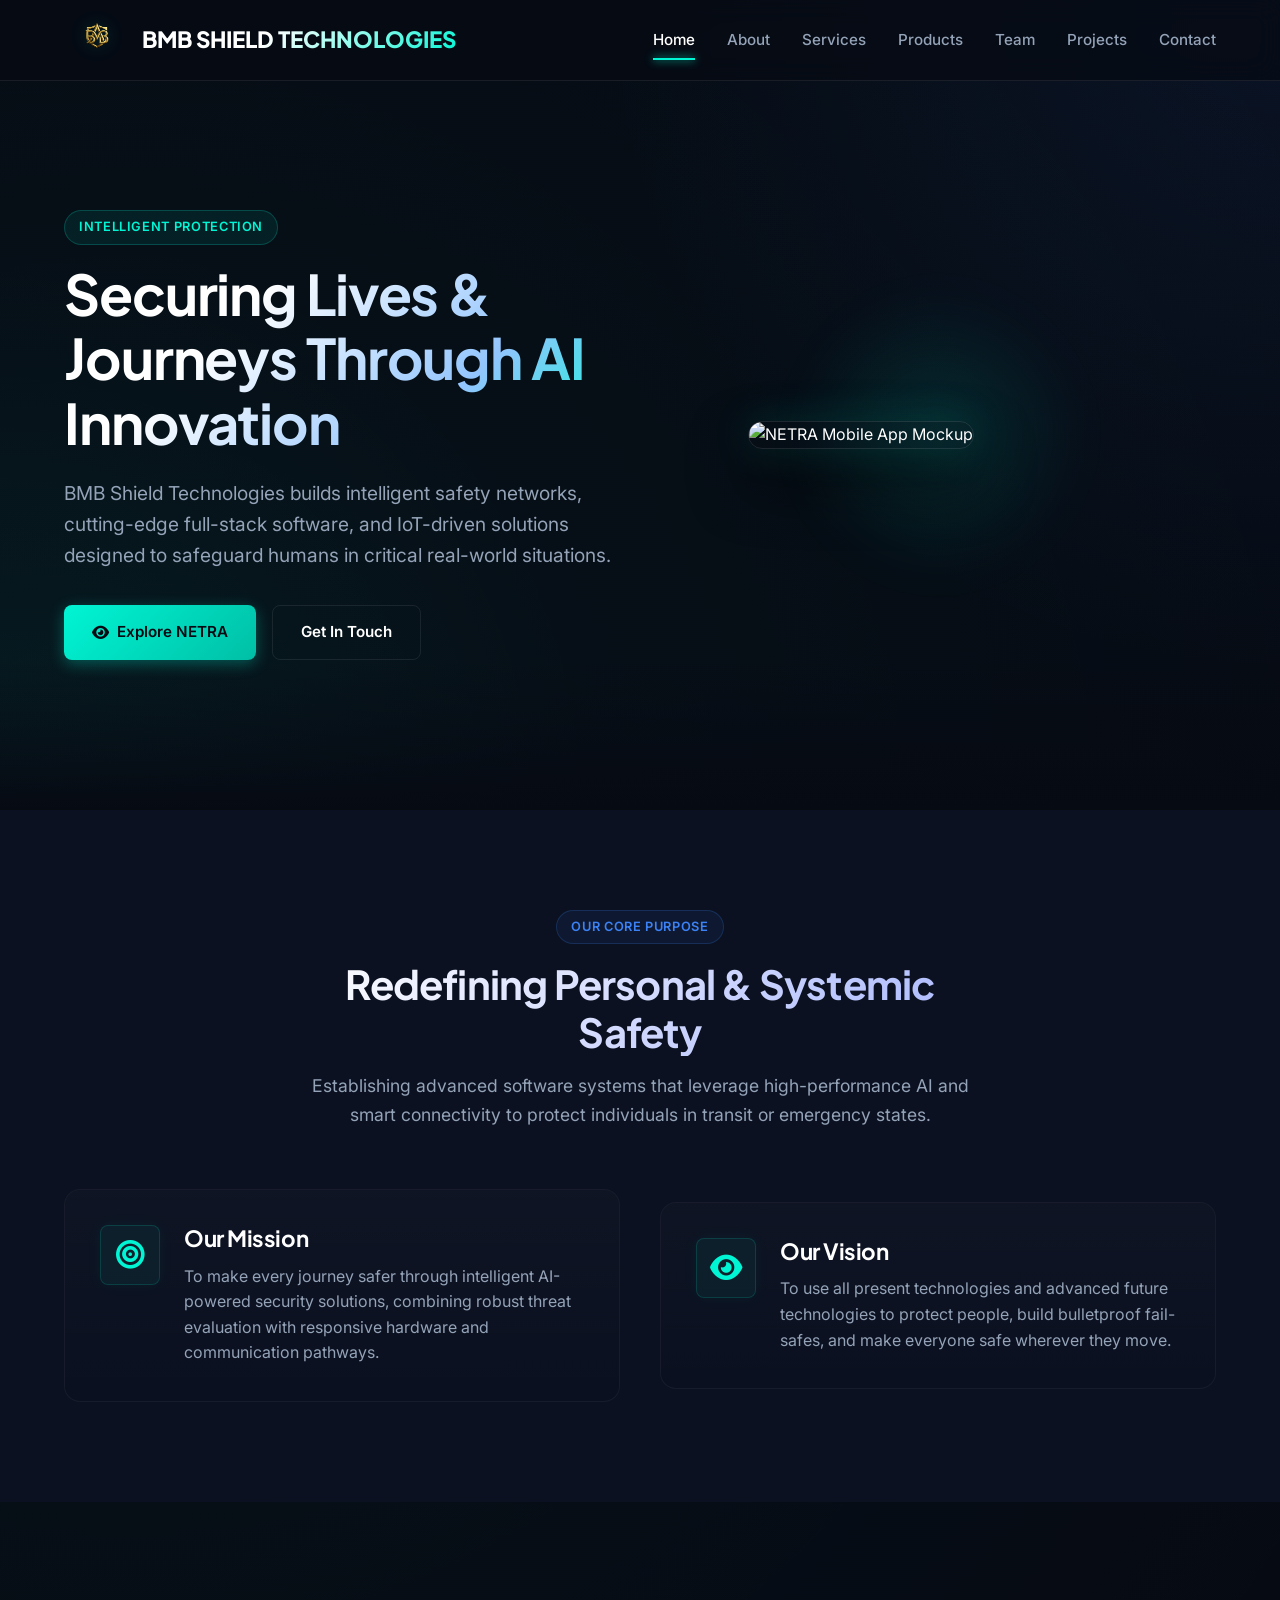
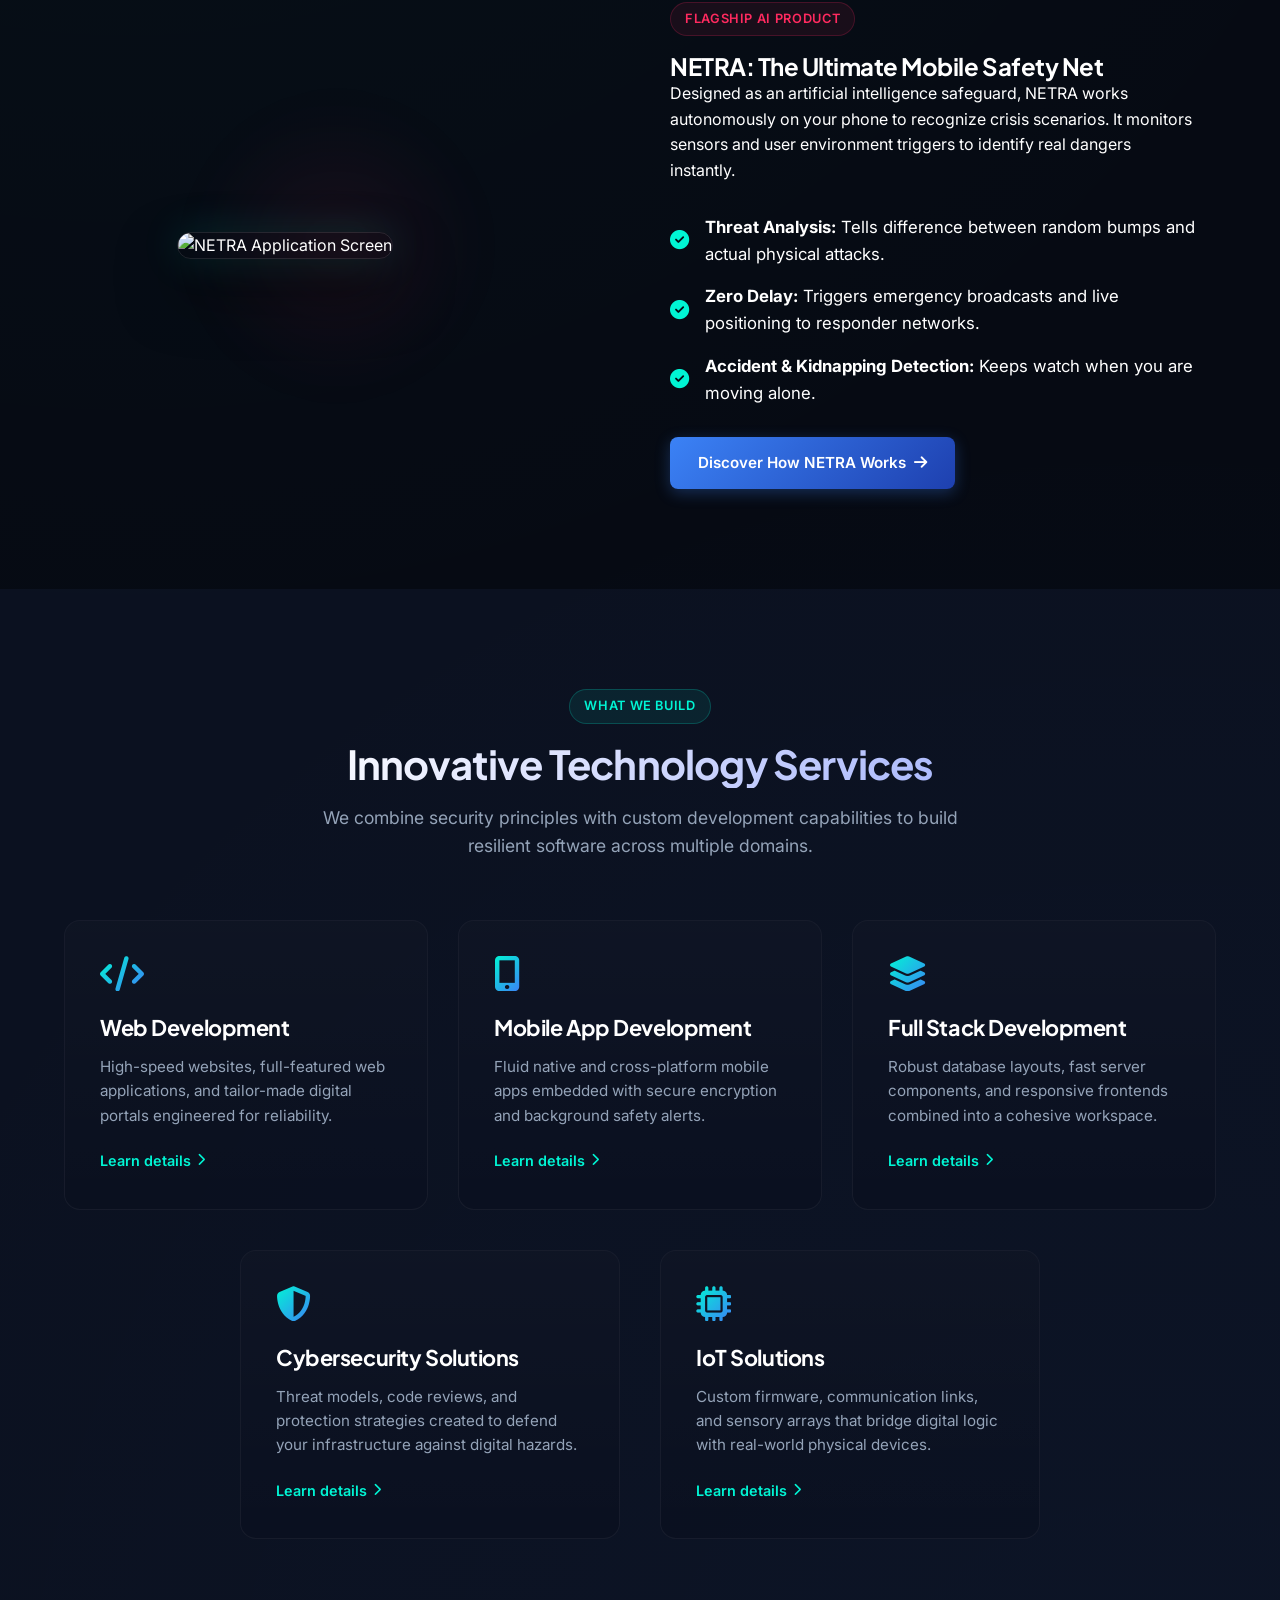
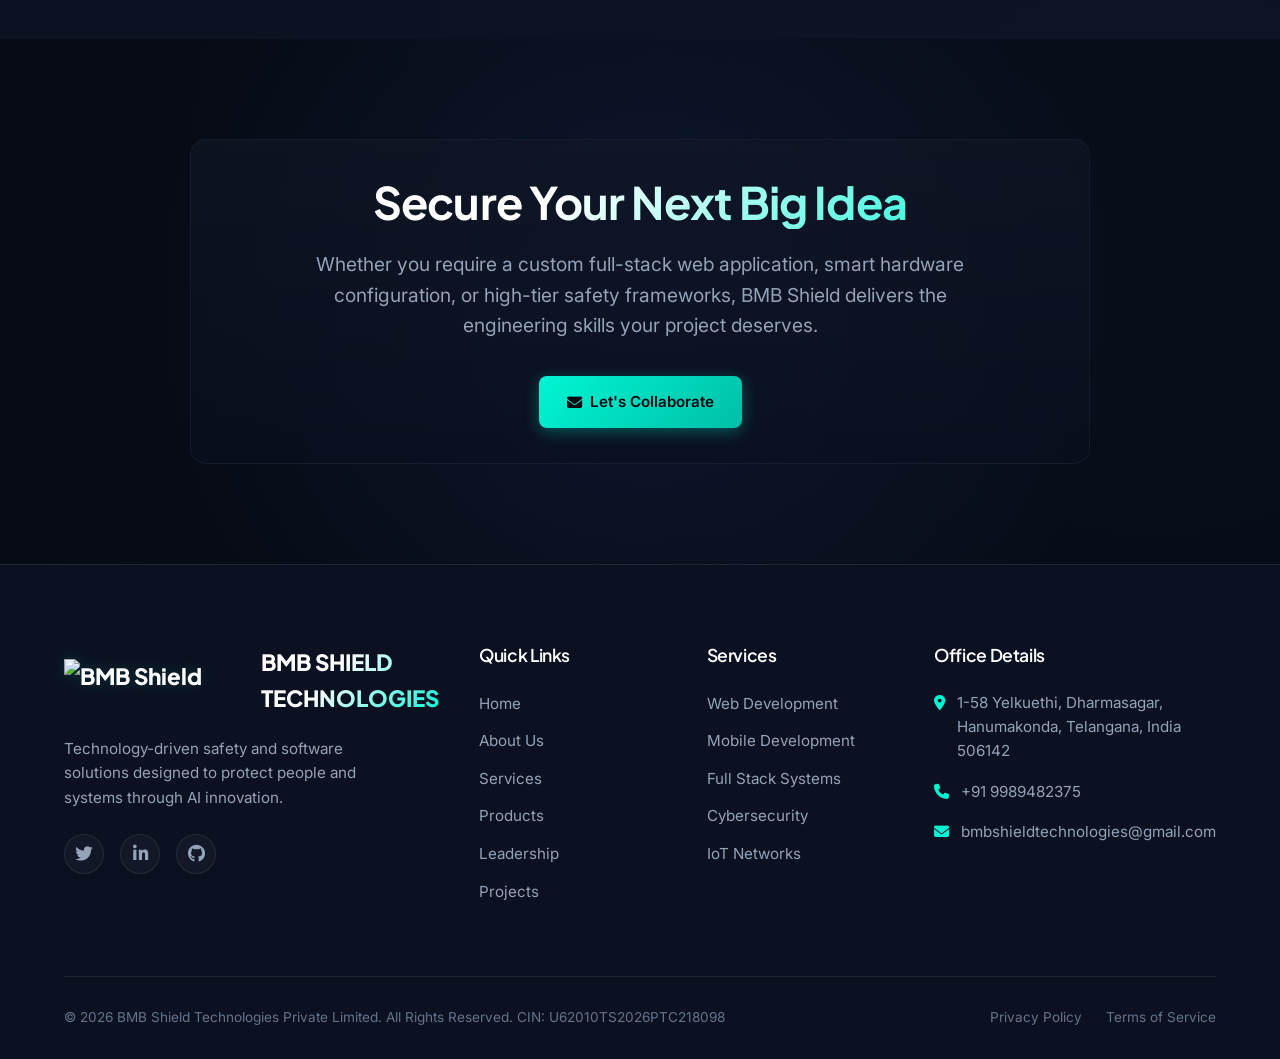
==== index.html @ 1824f30b "Update index.html" ====
<!DOCTYPE html>
<html lang="en">
<head>
    <meta charset="UTF-8">
    <meta name="viewport" content="width=device-width, initial-scale=1.0">
    <title>BMB Shield Technologies | AI-Powered Safety & Security</title>
    <meta name="description" content="BMB Shield Technologies Private Limited specializes in safety, security, IoT solutions, and AI-powered protection services including NETRA personal safety mobile application.">
    <!-- Google Fonts -->
    <link rel="preconnect" href="https://fonts.googleapis.com">
    <link rel="preconnect" href="https://fonts.gstatic.com" crossorigin>
    <!-- Font Awesome -->
    <link rel="stylesheet" href="https://cdnjs.cloudflare.com/ajax/libs/font-awesome/6.4.0/css/all.min.css">
    <!-- Custom CSS -->
    <link rel="stylesheet" href="style.css">
</head>
<body class="glow-bg">

    <!-- Sticky Navigation Header -->
    <header>
        <div class="container">
            <a href="index.html" class="logo">
                <img src="logo.png" alt="BMB Shield Technologies Logo">
                <span>BMB SHIELD TECHNOLOGIES</span>
            </a>
            <nav class="nav-menu" id="nav-menu">
                <a href="index.html" class="nav-link">Home</a>
                <a href="about.html" class="nav-link">About</a>
                <a href="services.html" class="nav-link">Services</a>
                <a href="products.html" class="nav-link">Products</a>
                <a href="team.html" class="nav-link">Team</a>
                <a href="projects.html" class="nav-link">Projects</a>
                <a href="contact.html" class="nav-link">Contact</a>
            </nav>
            <button class="menu-toggle" id="menu-toggle" aria-label="Toggle Menu">
                <span></span>
                <span></span>
                <span></span>
            </button>
        </div>
    </header>

    <!-- Hero Banner Section -->
    <section class="hero">
        <div class="container">
            <div class="grid-2">
                <div class="hero-content reveal">
                    <span class="badge badge-cyan">Intelligent Protection</span>
                    <h1>Securing Lives & Journeys Through AI Innovation</h1>
                    <p>BMB Shield Technologies builds intelligent safety networks, cutting-edge full-stack software, and IoT-driven solutions designed to safeguard humans in critical real-world situations.</p>
                    <div class="hero-actions">
                        <a href="products.html" class="btn btn-accent"><i class="fa-solid fa-eye"></i> Explore NETRA</a>
                        <a href="contact.html" class="btn btn-outline">Get In Touch</a>
                    </div>
                </div>
                <div class="hero-visual reveal reveal-delay-2">
                    <div class="mockup-wrapper">
                        <img src="images/netra_mockup.png" alt="NETRA Mobile App Mockup">
                        <div class="glow-circle"></div>
                    </div>
                </div>
            </div>
        </div>
    </section>

    <!-- Overview Section (Mission & Vision) -->
    <section class="home-overview section-padding">
        <div class="container">
            <div class="section-header reveal">
                <span class="badge badge-blue">Our Core Purpose</span>
                <h2>Redefining Personal & Systemic Safety</h2>
                <p>Establishing advanced software systems that leverage high-performance AI and smart connectivity to protect individuals in transit or emergency states.</p>
            </div>
            <div class="grid-2">
                <div class="glass-card overview-card reveal">
                    <div class="overview-icon">
                        <i class="fa-solid fa-bullseye"></i>
                    </div>
                    <div>
                        <h3>Our Mission</h3>
                        <p>To make every journey safer through intelligent AI-powered security solutions, combining robust threat evaluation with responsive hardware and communication pathways.</p>
                    </div>
                </div>
                <div class="glass-card overview-card reveal reveal-delay-1">
                    <div class="overview-icon">
                        <i class="fa-solid fa-eye"></i>
                    </div>
                    <div>
                        <h3>Our Vision</h3>
                        <p>To use all present technologies and advanced future technologies to protect people, build bulletproof fail-safes, and make everyone safe wherever they move.</p>
                    </div>
                </div>
            </div>
        </div>
    </section>

    <!-- Flagship Product Highlight (NETRA) -->
    <section class="home-product-highlight section-padding">
        <div class="container">
            <div class="grid-2">
                <div class="hero-visual reveal">
                    <div class="mockup-wrapper" style="max-width: 320px;">
                        <img src="images/netra_mockup.png" alt="NETRA Application Screen">
                        <div class="glow-circle" style="background: radial-gradient(circle, rgba(255, 42, 95, 0.08) 0%, transparent 70%);"></div>
                    </div>
                </div>
                <div class="product-highlight-content reveal reveal-delay-2">
                    <span class="badge badge-red">Flagship AI Product</span>
                    <h2>NETRA: The Ultimate Mobile Safety Net</h2>
                    <p>Designed as an artificial intelligence safeguard, NETRA works autonomously on your phone to recognize crisis scenarios. It monitors sensors and user environment triggers to identify real dangers instantly.</p>
                    
                    <div class="product-features-brief">
                        <div class="feature-brief-item">
                            <i class="fa-solid fa-circle-check"></i>
                            <span><strong>Threat Analysis:</strong> Tells difference between random bumps and actual physical attacks.</span>
                        </div>
                        <div class="feature-brief-item">
                            <i class="fa-solid fa-circle-check"></i>
                            <span><strong>Zero Delay:</strong> Triggers emergency broadcasts and live positioning to responder networks.</span>
                        </div>
                        <div class="feature-brief-item">
                            <i class="fa-solid fa-circle-check"></i>
                            <span><strong>Accident & Kidnapping Detection:</strong> Keeps watch when you are moving alone.</span>
                        </div>
                    </div>

                    <a href="products.html" class="btn btn-primary">Discover How NETRA Works <i class="fa-solid fa-arrow-right"></i></a>
                </div>
            </div>
        </div>
    </section>

    <!-- Services Overview -->
    <section class="home-services section-padding">
        <div class="container">
            <div class="section-header reveal">
                <span class="badge badge-cyan">What We Build</span>
                <h2>Innovative Technology Services</h2>
                <p>We combine security principles with custom development capabilities to build resilient software across multiple domains.</p>
            </div>
            
            <div class="grid-3" style="margin-bottom: 40px;">
                <div class="glass-card service-home-card reveal">
                    <i class="fa-solid fa-code"></i>
                    <h3>Web Development</h3>
                    <p>High-speed websites, full-featured web applications, and tailor-made digital portals engineered for reliability.</p>
                    <a href="services.html" class="service-learn-more">Learn details <i class="fa-solid fa-chevron-right"></i></a>
                </div>
                <div class="glass-card service-home-card reveal reveal-delay-1">
                    <i class="fa-solid fa-mobile-screen-button"></i>
                    <h3>Mobile App Development</h3>
                    <p>Fluid native and cross-platform mobile apps embedded with secure encryption and background safety alerts.</p>
                    <a href="services.html" class="service-learn-more">Learn details <i class="fa-solid fa-chevron-right"></i></a>
                </div>
                <div class="glass-card service-home-card reveal reveal-delay-2">
                    <i class="fa-solid fa-layer-group"></i>
                    <h3>Full Stack Development</h3>
                    <p>Robust database layouts, fast server components, and responsive frontends combined into a cohesive workspace.</p>
                    <a href="services.html" class="service-learn-more">Learn details <i class="fa-solid fa-chevron-right"></i></a>
                </div>
            </div>

            <div class="grid-2" style="max-width: 800px; margin: 0 auto;">
                <div class="glass-card service-home-card reveal">
                    <i class="fa-solid fa-shield-halved"></i>
                    <h3>Cybersecurity Solutions</h3>
                    <p>Threat models, code reviews, and protection strategies created to defend your infrastructure against digital hazards.</p>
                    <a href="services.html" class="service-learn-more">Learn details <i class="fa-solid fa-chevron-right"></i></a>
                </div>
                <div class="glass-card service-home-card reveal reveal-delay-1">
                    <i class="fa-solid fa-microchip"></i>
                    <h3>IoT Solutions</h3>
                    <p>Custom firmware, communication links, and sensory arrays that bridge digital logic with real-world physical devices.</p>
                    <a href="services.html" class="service-learn-more">Learn details <i class="fa-solid fa-chevron-right"></i></a>
                </div>
            </div>
        </div>
    </section>

    <!-- Call to Action Banner -->
    <section class="home-cta-section section-padding">
        <div class="container">
            <div class="glass-card home-cta-card reveal">
                <h2>Secure Your Next Big Idea</h2>
                <p>Whether you require a custom full-stack web application, smart hardware configuration, or high-tier safety frameworks, BMB Shield delivers the engineering skills your project deserves.</p>
                <a href="contact.html" class="btn btn-accent"><i class="fa-solid fa-envelope"></i> Let's Collaborate</a>
            </div>
        </div>
    </section>

    <!-- Footer Section -->
    <footer>
        <div class="container">
            <div class="footer-grid">
                <div class="footer-brand">
                    <a href="index.html" class="logo">
                        <img src="images/logo.png" alt="BMB Shield Technologies Logo">
                        <span>BMB SHIELD TECHNOLOGIES</span>
                    </a>
                    <p>Technology-driven safety and software solutions designed to protect people and systems through AI innovation.</p>
                    <div class="social-links">
                        <a href="#" class="social-icon" aria-label="Twitter"><i class="fa-brands fa-twitter"></i></a>
                        <a href="#" class="social-icon" aria-label="LinkedIn"><i class="fa-brands fa-linkedin-in"></i></a>
                        <a href="#" class="social-icon" aria-label="GitHub"><i class="fa-brands fa-github"></i></a>
                    </div>
                </div>
                <div>
                    <h3 class="footer-heading">Quick Links</h3>
                    <ul class="footer-links">
                        <li><a href="index.html">Home</a></li>
                        <li><a href="about.html">About Us</a></li>
                        <li><a href="services.html">Services</a></li>
                        <li><a href="products.html">Products</a></li>
                        <li><a href="team.html">Leadership</a></li>
                        <li><a href="projects.html">Projects</a></li>
                    </ul>
                </div>
                <div>
                    <h3 class="footer-heading">Services</h3>
                    <ul class="footer-links">
                        <li><a href="services.html">Web Development</a></li>
                        <li><a href="services.html">Mobile Development</a></li>
                        <li><a href="services.html">Full Stack Systems</a></li>
                        <li><a href="services.html">Cybersecurity</a></li>
                        <li><a href="services.html">IoT Networks</a></li>
                    </ul>
                </div>
                <div>
                    <h3 class="footer-heading">Office Details</h3>
                    <ul class="footer-contact">
                        <li>
                            <i class="fa-solid fa-location-dot"></i>
                            <span>1-58 Yelkuethi, Dharmasagar, Hanumakonda, Telangana, India 506142</span>
                        </li>
                        <li>
                            <i class="fa-solid fa-phone"></i>
                            <span>+91 9989482375</span>
                        </li>
                        <li>
                            <i class="fa-solid fa-envelope"></i>
                            <span>bmbshieldtechnologies@gmail.com</span>
                        </li>
                    </ul>
                </div>
            </div>
            <div class="footer-bottom">
                <div>
                    <p>&copy; 2026 BMB Shield Technologies Private Limited. All Rights Reserved. CIN: U62010TS2026PTC218098</p>
                </div>
                <div class="footer-bottom-links">
                    <a href="#">Privacy Policy</a>
                    <a href="#">Terms of Service</a>
                </div>
            </div>
        </div>
    </footer>

    <!-- Custom JS -->
    <script src="script.js"></script>
</body>
</html>
---- style.css ----
@import url('https://fonts.googleapis.com/css2?family=Inter:wght@300;400;500;600;700&family=Plus+Jakarta+Sans:wght@400;500;600;700;800&display=swap');

:root {
    --bg-primary: #060a13;
    --bg-secondary: #0b1120;
    --bg-tertiary: #111a2e;
    --text-primary: #ffffff;
    --text-secondary: #94a3b8;
    --text-muted: #64748b;
    --accent-primary: #00f5d4; /* Neon cyan */
    --accent-secondary: #3b82f6; /* Electric blue */
    --accent-glow: rgba(0, 245, 212, 0.15);
    --accent-emergency: #ff2a5f; /* Warning/Safety red */
    --accent-emergency-glow: rgba(255, 42, 95, 0.2);
    --border-color: rgba(255, 255, 255, 0.08);
    --glass-bg: rgba(11, 17, 32, 0.7);
    --glass-border: rgba(255, 255, 255, 0.05);
    --glass-highlight: rgba(255, 255, 255, 0.02);
    --shadow-glow: 0 0 25px var(--accent-glow);
    --shadow-card: 0 20px 40px rgba(0, 0, 0, 0.4);
    --transition-smooth: all 0.3s cubic-bezier(0.4, 0, 0.2, 1);
    --transition-bounce: all 0.5s cubic-bezier(0.175, 0.885, 0.32, 1.275);
    --border-radius-sm: 8px;
    --border-radius-md: 16px;
    --border-radius-lg: 24px;
}

/* Base Styles */
* {
    margin: 0;
    padding: 0;
    box-sizing: border-box;
}

html {
    scroll-behavior: smooth;
    font-size: 16px;
}

body {
    font-family: 'Inter', sans-serif;
    background-color: var(--bg-primary);
    color: var(--text-primary);
    line-height: 1.6;
    overflow-x: hidden;
    -webkit-font-smoothing: antialiased;
}

h1, h2, h3, h4, h5, h6 {
    font-family: 'Plus Jakarta Sans', sans-serif;
    font-weight: 700;
    line-height: 1.2;
    letter-spacing: -0.02em;
}

a {
    color: inherit;
    text-decoration: none;
    transition: var(--transition-smooth);
}

button, input, textarea, select {
    font-family: inherit;
}

ul {
    list-style: none;
}

/* Layout Utilities */
.container {
    width: 100%;
    max-width: 1200px;
    margin: 0 auto;
    padding: 0 24px;
}

.section-padding {
    padding: 100px 0;
}

.grid-2 {
    display: grid;
    grid-template-columns: repeat(2, 1fr);
    gap: 40px;
    align-items: center;
}

.grid-3 {
    display: grid;
    grid-template-columns: repeat(3, 1fr);
    gap: 30px;
}

.grid-4 {
    display: grid;
    grid-template-columns: repeat(4, 1fr);
    gap: 20px;
}

/* Custom Badges & Tags */
.badge {
    display: inline-block;
    padding: 6px 14px;
    border-radius: 50px;
    font-size: 0.8rem;
    font-weight: 600;
    letter-spacing: 0.05em;
    text-transform: uppercase;
    margin-bottom: 16px;
    border: 1px solid var(--border-color);
}

.badge-cyan {
    background: rgba(0, 245, 212, 0.08);
    color: var(--accent-primary);
    border-color: rgba(0, 245, 212, 0.2);
}

.badge-blue {
    background: rgba(59, 130, 246, 0.08);
    color: var(--accent-secondary);
    border-color: rgba(59, 130, 246, 0.2);
}

.badge-red {
    background: rgba(255, 42, 95, 0.08);
    color: var(--accent-emergency);
    border-color: rgba(255, 42, 95, 0.2);
}

/* Section Header */
.section-header {
    text-align: center;
    max-width: 700px;
    margin: 0 auto 60px auto;
}

.section-header h2 {
    font-size: 2.5rem;
    margin-bottom: 16px;
    background: linear-gradient(135deg, #ffffff 0%, #a5b4fc 100%);
    -webkit-background-clip: text;
    -webkit-text-fill-color: transparent;
}

.section-header p {
    color: var(--text-secondary);
    font-size: 1.1rem;
}

/* Dynamic Gradient Background Elements */
.glow-bg {
    position: relative;
}

.glow-bg::before {
    content: '';
    position: absolute;
    top: 0;
    left: 0;
    right: 0;
    bottom: 0;
    background: radial-gradient(circle at 10% 20%, rgba(0, 245, 212, 0.03) 0%, transparent 40%),
                radial-gradient(circle at 90% 80%, rgba(59, 130, 246, 0.03) 0%, transparent 40%);
    pointer-events: none;
    z-index: 0;
}

/* Glassmorphism Card Style */
.glass-card {
    background: var(--glass-bg);
    border: 1px solid var(--glass-border);
    border-radius: var(--border-radius-md);
    padding: 35px;
    transition: var(--transition-smooth);
    position: relative;
    overflow: hidden;
    z-index: 1;
}

.glass-card::before {
    content: '';
    position: absolute;
    top: 0;
    left: 0;
    width: 100%;
    height: 100%;
    background: linear-gradient(180deg, var(--glass-highlight) 0%, transparent 100%);
    z-index: -1;
}

.glass-card:hover {
    transform: translateY(-5px);
    border-color: rgba(0, 245, 212, 0.2);
    box-shadow: 0 15px 35px rgba(0, 0, 0, 0.4), 0 0 20px rgba(0, 245, 212, 0.05);
}

/* Buttons */
.btn {
    display: inline-flex;
    align-items: center;
    justify-content: center;
    gap: 8px;
    padding: 14px 28px;
    border-radius: var(--border-radius-sm);
    font-weight: 600;
    font-size: 0.95rem;
    cursor: pointer;
    transition: var(--transition-smooth);
    border: none;
}

.btn-primary {
    background: linear-gradient(135deg, var(--accent-secondary) 0%, #1e40af 100%);
    color: var(--text-primary);
    box-shadow: 0 4px 15px rgba(59, 130, 246, 0.3);
}

.btn-primary:hover {
    transform: translateY(-2px);
    box-shadow: 0 8px 25px rgba(59, 130, 246, 0.5);
    background: linear-gradient(135deg, #4f46e5 0%, #3730a3 100%);
}

.btn-accent {
    background: linear-gradient(135deg, var(--accent-primary) 0%, #00bfa6 100%);
    color: #060a13;
    box-shadow: 0 4px 15px rgba(0, 245, 212, 0.3);
}

.btn-accent:hover {
    transform: translateY(-2px);
    box-shadow: 0 8px 25px rgba(0, 245, 212, 0.5), 0 0 15px var(--accent-primary);
}

.btn-outline {
    background: transparent;
    border: 1px solid var(--border-color);
    color: var(--text-primary);
}

.btn-outline:hover {
    border-color: var(--accent-primary);
    color: var(--accent-primary);
    background: rgba(0, 245, 212, 0.03);
    transform: translateY(-2px);
}

/* Sticky Header */
header {
    position: fixed;
    top: 0;
    left: 0;
    width: 100%;
    z-index: 1000;
    background: rgba(6, 10, 19, 0.7);
    backdrop-filter: blur(12px);
    -webkit-backdrop-filter: blur(12px);
    border-bottom: 1px solid var(--border-color);
    transition: var(--transition-smooth);
}

header.scrolled {
    padding: 10px 0;
    background: rgba(6, 10, 19, 0.9);
}

header .container {
    display: flex;
    justify-content: space-between;
    align-items: center;
    height: 80px;
}

header.scrolled .container {
    height: 70px;
}

.logo {
    display: flex;
    align-items: center;
    gap: 12px;
    font-family: 'Plus Jakarta Sans', sans-serif;
    font-weight: 800;
    font-size: 1.4rem;
    color: var(--text-primary);
}

.logo svg, .logo img {
    height: 44px;
    width: auto;
    object-fit: contain;
    filter: drop-shadow(0 0 8px rgba(0, 245, 212, 0.15));
    transition: var(--transition-smooth);
}

header.scrolled .logo img {
    height: 38px;
}

.logo span {
    background: linear-gradient(135deg, #ffffff 40%, var(--accent-primary) 100%);
    -webkit-background-clip: text;
    -webkit-text-fill-color: transparent;
    transition: var(--transition-smooth);
}

.nav-menu {
    display: flex;
    gap: 32px;
}

.nav-link {
    font-size: 0.95rem;
    font-weight: 500;
    color: var(--text-secondary);
    position: relative;
    padding: 8px 0;
}

.nav-link:hover, .nav-link.active {
    color: var(--text-primary);
}

.nav-link::after {
    content: '';
    position: absolute;
    bottom: 0;
    left: 0;
    width: 0;
    height: 2px;
    background-color: var(--accent-primary);
    transition: var(--transition-smooth);
    box-shadow: 0 0 8px var(--accent-primary);
}

.nav-link:hover::after, .nav-link.active::after {
    width: 100%;
}

.menu-toggle {
    display: none;
    flex-direction: column;
    gap: 6px;
    background: none;
    border: none;
    cursor: pointer;
    z-index: 1001;
}

.menu-toggle span {
    display: block;
    width: 28px;
    height: 2px;
    background-color: var(--text-primary);
    transition: var(--transition-smooth);
}

/* Footer Section */
footer {
    background: var(--bg-secondary);
    border-top: 1px solid var(--border-color);
    padding: 80px 0 30px 0;
    position: relative;
    z-index: 10;
}

.footer-grid {
    display: grid;
    grid-template-columns: 2fr 1fr 1fr 1.5fr;
    gap: 40px;
    margin-bottom: 60px;
}

.footer-brand .logo {
    margin-bottom: 20px;
}

.footer-brand p {
    color: var(--text-secondary);
    font-size: 0.95rem;
    margin-bottom: 24px;
    max-width: 320px;
}

.social-links {
    display: flex;
    gap: 16px;
}

.social-icon {
    display: flex;
    align-items: center;
    justify-content: center;
    width: 40px;
    height: 40px;
    border-radius: 50%;
    background: rgba(255, 255, 255, 0.03);
    border: 1px solid var(--border-color);
    font-size: 1.1rem;
    color: var(--text-secondary);
    transition: var(--transition-smooth);
}

.social-icon:hover {
    color: var(--accent-primary);
    border-color: var(--accent-primary);
    background: rgba(0, 245, 212, 0.05);
    transform: translateY(-3px);
    box-shadow: 0 5px 15px rgba(0, 245, 212, 0.2);
}

.footer-heading {
    font-size: 1.1rem;
    font-weight: 600;
    margin-bottom: 24px;
    color: var(--text-primary);
    position: relative;
}

.footer-links li {
    margin-bottom: 12px;
}

.footer-links a {
    color: var(--text-secondary);
    font-size: 0.95rem;
}

.footer-links a:hover {
    color: var(--accent-primary);
    padding-left: 6px;
}

.footer-contact li {
    display: flex;
    gap: 12px;
    margin-bottom: 16px;
    color: var(--text-secondary);
    font-size: 0.95rem;
}

.footer-contact i {
    color: var(--accent-primary);
    margin-top: 4px;
}

.footer-bottom {
    border-top: 1px solid var(--border-color);
    padding-top: 30px;
    display: flex;
    justify-content: space-between;
    align-items: center;
    color: var(--text-muted);
    font-size: 0.85rem;
}

.footer-bottom-links {
    display: flex;
    gap: 24px;
}

.footer-bottom-links a:hover {
    color: var(--text-primary);
}

/* HOME PAGE SPECIFIC STYLES */

/* Hero Banner */
.hero {
    position: relative;
    padding: 180px 0 120px 0;
    min-height: 90vh;
    display: flex;
    align-items: center;
    background: radial-gradient(circle at top right, rgba(59, 130, 246, 0.08), transparent 45%),
                radial-gradient(circle at bottom left, rgba(0, 245, 212, 0.05), transparent 40%);
    overflow: hidden;
}

.hero::after {
    content: '';
    position: absolute;
    bottom: 0;
    left: 0;
    width: 100%;
    height: 150px;
    background: linear-gradient(180deg, transparent, var(--bg-primary));
    z-index: 2;
}

.hero-content {
    max-width: 650px;
    position: relative;
    z-index: 3;
}

.hero h1 {
    font-size: 3.5rem;
    margin-bottom: 24px;
    line-height: 1.15;
    background: linear-gradient(135deg, #ffffff 30%, #93c5fd 70%, var(--accent-primary) 100%);
    -webkit-background-clip: text;
    -webkit-text-fill-color: transparent;
}

.hero p {
    font-size: 1.2rem;
    color: var(--text-secondary);
    margin-bottom: 35px;
    max-width: 580px;
}

.hero-actions {
    display: flex;
    gap: 16px;
    flex-wrap: wrap;
}

.hero-visual {
    position: relative;
    z-index: 3;
    display: flex;
    justify-content: center;
    align-items: center;
}

.hero-visual .mockup-wrapper {
    position: relative;
    width: 100%;
    max-width: 380px;
    animation: float 6s ease-in-out infinite;
}

.hero-visual img {
    width: 100%;
    height: auto;
    border-radius: var(--border-radius-lg);
    box-shadow: 0 30px 60px rgba(0, 0, 0, 0.6), 0 0 40px rgba(0, 245, 212, 0.15);
    border: 1px solid rgba(255, 255, 255, 0.1);
}

.glow-circle {
    position: absolute;
    width: 300px;
    height: 300px;
    border-radius: 50%;
    background: radial-gradient(circle, rgba(0, 245, 212, 0.12) 0%, transparent 70%);
    z-index: -1;
    top: 50%;
    left: 50%;
    transform: translate(-50%, -50%);
    filter: blur(20px);
}

@keyframes float {
    0%, 100% {
        transform: translateY(0px) rotate(0deg);
    }
    50% {
        transform: translateY(-15px) rotate(1deg);
    }
}

/* Home Overview (Mission & Vision teaser) */
.home-overview {
    background: var(--bg-secondary);
    position: relative;
}

.overview-card {
    display: flex;
    gap: 24px;
    align-items: flex-start;
}

.overview-icon {
    display: flex;
    align-items: center;
    justify-content: center;
    width: 60px;
    height: 60px;
    border-radius: var(--border-radius-sm);
    background: rgba(0, 245, 212, 0.05);
    border: 1px solid rgba(0, 245, 212, 0.15);
    font-size: 1.8rem;
    color: var(--accent-primary);
    flex-shrink: 0;
    box-shadow: 0 0 15px rgba(0, 245, 212, 0.05);
}

.overview-card h3 {
    font-size: 1.4rem;
    margin-bottom: 12px;
}

.overview-card p {
    color: var(--text-secondary);
}

/* Home Flagship Highlight (NETRA) */
.home-product-highlight {
    position: relative;
    overflow: hidden;
}

.home-product-highlight .grid-2 {
    gap: 60px;
}

.product-highlight-content {
    padding-right: 20px;
}

.product-features-brief {
    margin: 30px 0;
}

.feature-brief-item {
    display: flex;
    align-items: center;
    gap: 16px;
    margin-bottom: 16px;
    font-size: 1.05rem;
}

.feature-brief-item i {
    color: var(--accent-primary);
    font-size: 1.2rem;
}

/* Services Home Grid */
.home-services {
    background: var(--bg-secondary);
}

.service-home-card {
    height: 100%;
}

.service-home-card i {
    font-size: 2.2rem;
    margin-bottom: 24px;
    background: linear-gradient(135deg, var(--accent-primary) 0%, var(--accent-secondary) 100%);
    -webkit-background-clip: text;
    -webkit-text-fill-color: transparent;
    display: inline-block;
}

.service-home-card h3 {
    font-size: 1.35rem;
    margin-bottom: 14px;
}

.service-home-card p {
    color: var(--text-secondary);
    margin-bottom: 20px;
    font-size: 0.95rem;
}

.service-learn-more {
    font-size: 0.9rem;
    font-weight: 600;
    color: var(--accent-primary);
    display: inline-flex;
    align-items: center;
    gap: 6px;
}

.service-learn-more i {
    font-size: 0.8rem;
    margin-bottom: 0;
    background: none;
    -webkit-text-fill-color: initial;
    color: var(--accent-primary);
}

.service-home-card:hover .service-learn-more i {
    transform: translateX(4px);
    transition: var(--transition-smooth);
}

/* Home Call To Action Section */
.home-cta-section {
    position: relative;
    padding: 100px 0;
    background: radial-gradient(circle at center, rgba(59, 130, 246, 0.1) 0%, transparent 70%);
}

.home-cta-card {
    text-align: center;
    max-width: 900px;
    margin: 0 auto;
}

.home-cta-card h2 {
    font-size: 2.8rem;
    margin-bottom: 20px;
    background: linear-gradient(135deg, #ffffff 40%, var(--accent-primary) 100%);
    -webkit-background-clip: text;
    -webkit-text-fill-color: transparent;
}

.home-cta-card p {
    font-size: 1.2rem;
    color: var(--text-secondary);
    margin-bottom: 35px;
    max-width: 650px;
    margin-left: auto;
    margin-right: auto;
}

/* ABOUT PAGE SPECIFIC STYLES */

/* Page Hero */
.page-hero {
    position: relative;
    padding: 160px 0 80px 0;
    background: linear-gradient(180deg, var(--bg-secondary) 0%, var(--bg-primary) 100%);
    border-bottom: 1px solid var(--border-color);
    text-align: center;
}

.page-hero h1 {
    font-size: 3rem;
    margin-bottom: 16px;
    background: linear-gradient(135deg, #ffffff 0%, #93c5fd 100%);
    -webkit-background-clip: text;
    -webkit-text-fill-color: transparent;
}

.page-hero p {
    font-size: 1.1rem;
    color: var(--text-secondary);
    max-width: 600px;
    margin: 0 auto;
}

/* Corporate Data Board */
.corporate-meta-board {
    display: grid;
    grid-template-columns: repeat(2, 1fr);
    gap: 24px;
    margin-top: 30px;
}

.meta-item {
    background: rgba(255, 255, 255, 0.02);
    border: 1px solid var(--border-color);
    padding: 20px;
    border-radius: var(--border-radius-sm);
}

.meta-label {
    font-size: 0.8rem;
    text-transform: uppercase;
    color: var(--text-muted);
    letter-spacing: 0.05em;
    margin-bottom: 6px;
}

.meta-value {
    font-size: 1.1rem;
    font-weight: 600;
    color: var(--text-primary);
}

/* Values Grid */
.values-grid {
    display: grid;
    grid-template-columns: repeat(4, 1fr);
    gap: 24px;
}

.value-card {
    text-align: center;
}

.value-card i {
    font-size: 2rem;
    color: var(--accent-primary);
    margin-bottom: 20px;
    display: inline-block;
    width: 60px;
    height: 60px;
    line-height: 60px;
    border-radius: 50%;
    background: rgba(0, 245, 212, 0.05);
    border: 1px solid rgba(0, 245, 212, 0.1);
}

.value-card h3 {
    font-size: 1.2rem;
    margin-bottom: 10px;
}

.value-card p {
    font-size: 0.9rem;
    color: var(--text-secondary);
}

/* SERVICES PAGE SPECIFIC STYLES */

.services-list-grid {
    display: grid;
    grid-template-columns: 1fr;
    gap: 40px;
}

.service-detailed-card {
    display: grid;
    grid-template-columns: 1.2fr 2fr;
    gap: 40px;
    align-items: center;
}

.service-detailed-card:nth-child(even) {
    direction: rtl;
}

.service-detailed-card:nth-child(even) .service-detailed-text {
    direction: ltr;
}

.service-detailed-icon-box {
    display: flex;
    flex-direction: column;
    align-items: center;
    justify-content: center;
    text-align: center;
    padding: 50px;
    background: rgba(255, 255, 255, 0.01);
    border: 1px solid var(--border-color);
    border-radius: var(--border-radius-md);
}

.service-detailed-icon-box i {
    font-size: 4rem;
    margin-bottom: 24px;
    background: linear-gradient(135deg, var(--accent-primary) 0%, var(--accent-secondary) 100%);
    -webkit-background-clip: text;
    -webkit-text-fill-color: transparent;
}

.service-detailed-text h3 {
    font-size: 1.8rem;
    margin-bottom: 16px;
}

.service-detailed-text p {
    color: var(--text-secondary);
    font-size: 1.05rem;
    margin-bottom: 24px;
}

.service-bullet-list {
    display: grid;
    grid-template-columns: repeat(2, 1fr);
    gap: 16px;
    margin-bottom: 24px;
}

.service-bullet-item {
    display: flex;
    align-items: center;
    gap: 12px;
    font-weight: 500;
}

.service-bullet-item i {
    color: var(--accent-primary);
}

.service-benefit-tag {
    display: inline-block;
    padding: 6px 14px;
    border-radius: 4px;
    background: rgba(59, 130, 246, 0.05);
    border: 1px solid rgba(59, 130, 246, 0.15);
    color: #93c5fd;
    font-size: 0.85rem;
    font-weight: 600;
}

/* PRODUCTS PAGE SPECIFIC STYLES */

.product-overview-section {
    position: relative;
}

.product-overview-grid {
    display: grid;
    grid-template-columns: 1.2fr 1fr;
    gap: 60px;
    align-items: center;
}

.product-mockup-wrapper {
    position: relative;
    display: flex;
    justify-content: center;
}

.product-mockup-wrapper img {
    max-width: 320px;
    width: 100%;
    border-radius: var(--border-radius-lg);
    box-shadow: 0 30px 60px rgba(0, 0, 0, 0.5), 0 0 50px rgba(0, 245, 212, 0.15);
    border: 1px solid rgba(255, 255, 255, 0.08);
}

.problem-solution-box {
    margin-top: 80px;
}

.problem-solution-grid {
    display: grid;
    grid-template-columns: repeat(2, 1fr);
    gap: 30px;
}

.split-card {
    padding: 40px;
    border-radius: var(--border-radius-md);
    background: var(--glass-bg);
}

.split-card-problem {
    border-left: 4px solid var(--accent-emergency);
    border-top: 1px solid var(--glass-border);
    border-bottom: 1px solid var(--glass-border);
    border-right: 1px solid var(--glass-border);
}

.split-card-solution {
    border-left: 4px solid var(--accent-primary);
    border-top: 1px solid var(--glass-border);
    border-bottom: 1px solid var(--glass-border);
    border-right: 1px solid var(--glass-border);
}

.split-card h3 {
    font-size: 1.5rem;
    margin-bottom: 24px;
    display: flex;
    align-items: center;
    gap: 12px;
}

.split-card-problem h3 i {
    color: var(--accent-emergency);
}

.split-card-solution h3 i {
    color: var(--accent-primary);
}

.split-card-list li {
    position: relative;
    padding-left: 28px;
    margin-bottom: 18px;
    font-size: 1.05rem;
}

.split-card-list li::before {
    content: '';
    position: absolute;
    left: 8px;
    top: 10px;
    width: 6px;
    height: 6px;
    border-radius: 50%;
}

.split-card-problem .split-card-list li::before {
    background-color: var(--accent-emergency);
    box-shadow: 0 0 8px var(--accent-emergency);
}

.split-card-solution .split-card-list li::before {
    background-color: var(--accent-primary);
    box-shadow: 0 0 8px var(--accent-primary);
}

.split-card-list li strong {
    display: block;
    color: var(--text-primary);
    margin-bottom: 4px;
}

.split-card-list li span {
    color: var(--text-secondary);
    font-size: 0.95rem;
    display: block;
}

/* TEAM PAGE SPECIFIC STYLES */

.team-grid {
    display: grid;
    grid-template-columns: repeat(2, 1fr);
    gap: 40px;
}

.team-card {
    display: grid;
    grid-template-columns: 1fr 1.5fr;
    gap: 30px;
    align-items: center;
}

.team-avatar-box {
    position: relative;
    width: 100%;
    aspect-ratio: 1;
    border-radius: var(--border-radius-md);
    overflow: hidden;
    border: 1px solid var(--border-color);
    background: rgba(255, 255, 255, 0.01);
    display: flex;
    justify-content: center;
    align-items: center;
}

.team-avatar-box i {
    font-size: 4rem;
    color: var(--text-muted);
}

.team-avatar-box img {
    width: 100%;
    height: 100%;
    object-fit: cover;
}

.team-info h3 {
    font-size: 1.4rem;
    margin-bottom: 6px;
}

.team-role {
    color: var(--accent-primary);
    font-weight: 600;
    font-size: 0.9rem;
    margin-bottom: 12px;
}

.team-bio {
    color: var(--text-secondary);
    font-size: 0.95rem;
    margin-bottom: 18px;
}

.team-focus-area {
    display: flex;
    flex-wrap: wrap;
    gap: 8px;
    margin-bottom: 18px;
}

.focus-tag {
    display: inline-block;
    padding: 4px 10px;
    background: rgba(255, 255, 255, 0.03);
    border: 1px solid var(--border-color);
    border-radius: 4px;
    font-size: 0.75rem;
    font-weight: 500;
    color: var(--text-secondary);
}

.team-socials {
    display: flex;
    gap: 12px;
}

.team-socials a {
    color: var(--text-muted);
    font-size: 1rem;
}

.team-socials a:hover {
    color: var(--accent-primary);
}

/* PROJECTS PAGE SPECIFIC STYLES */

.projects-grid-page {
    display: grid;
    grid-template-columns: repeat(2, 1fr);
    gap: 40px;
}

.project-card-detail {
    display: flex;
    flex-direction: column;
    justify-content: space-between;
}

.project-header-row {
    display: flex;
    justify-content: space-between;
    align-items: flex-start;
    margin-bottom: 20px;
}

.project-title-box h3 {
    font-size: 1.6rem;
    margin-bottom: 6px;
}

.project-status {
    padding: 4px 12px;
    border-radius: 4px;
    font-size: 0.75rem;
    font-weight: 600;
    text-transform: uppercase;
}

.status-active {
    background: rgba(0, 245, 212, 0.08);
    color: var(--accent-primary);
    border: 1px solid rgba(0, 245, 212, 0.2);
}

.status-development {
    background: rgba(251, 191, 36, 0.08);
    color: #fbbf24;
    border: 1px solid rgba(251, 191, 36, 0.2);
}

.project-desc-detail {
    color: var(--text-secondary);
    font-size: 1.05rem;
    margin-bottom: 24px;
}

.project-section-subheading {
    font-size: 1.1rem;
    font-weight: 600;
    color: var(--text-primary);
    margin-bottom: 12px;
}

.project-goals-list {
    margin-bottom: 24px;
}

.project-goals-list li {
    display: flex;
    align-items: center;
    gap: 12px;
    margin-bottom: 10px;
    font-size: 0.95rem;
    color: var(--text-secondary);
}

.project-goals-list li i {
    color: var(--accent-primary);
    font-size: 0.9rem;
}

.project-tech-stack {
    display: flex;
    flex-wrap: wrap;
    gap: 8px;
    margin-top: 20px;
    border-top: 1px solid var(--border-color);
    padding-top: 20px;
}

/* CONTACT PAGE SPECIFIC STYLES */

.contact-layout-grid {
    display: grid;
    grid-template-columns: 1fr 1.5fr;
    gap: 50px;
}

.contact-info-panel {
    display: flex;
    flex-direction: column;
    gap: 30px;
}

.contact-info-card {
    display: flex;
    gap: 20px;
    align-items: flex-start;
}

.contact-info-icon {
    display: flex;
    align-items: center;
    justify-content: center;
    width: 50px;
    height: 50px;
    border-radius: var(--border-radius-sm);
    background: rgba(0, 245, 212, 0.05);
    border: 1px solid rgba(0, 245, 212, 0.15);
    font-size: 1.4rem;
    color: var(--accent-primary);
    flex-shrink: 0;
}

.contact-info-details h4 {
    font-size: 1.1rem;
    margin-bottom: 6px;
    color: var(--text-primary);
}

.contact-info-details p, .contact-info-details a {
    color: var(--text-secondary);
    font-size: 0.95rem;
}

.contact-info-details a:hover {
    color: var(--accent-primary);
}

/* Contact Form */
.contact-form-card {
    position: relative;
}

.form-group {
    position: relative;
    margin-bottom: 24px;
}

.form-input {
    width: 100%;
    padding: 16px 20px;
    background: rgba(255, 255, 255, 0.02);
    border: 1px solid var(--border-color);
    border-radius: var(--border-radius-sm);
    color: var(--text-primary);
    font-size: 1rem;
    transition: var(--transition-smooth);
}

.form-input:focus {
    outline: none;
    border-color: var(--accent-primary);
    background: rgba(255, 255, 255, 0.04);
    box-shadow: 0 0 15px rgba(0, 245, 212, 0.1);
}

textarea.form-input {
    min-height: 150px;
    resize: vertical;
}

.form-label {
    position: absolute;
    left: 20px;
    top: 18px;
    color: var(--text-muted);
    pointer-events: none;
    transition: var(--transition-smooth);
    font-size: 1rem;
}

.form-input:focus ~ .form-label,
.form-input:not(:placeholder-shown) ~ .form-label {
    top: -10px;
    left: 15px;
    font-size: 0.8rem;
    padding: 0 8px;
    background: var(--bg-secondary);
    color: var(--accent-primary);
    border-radius: 4px;
}

.error-message {
    font-size: 0.8rem;
    color: var(--accent-emergency);
    margin-top: 6px;
    display: none;
    align-items: center;
    gap: 6px;
}

.form-group.has-error .form-input {
    border-color: var(--accent-emergency);
    box-shadow: 0 0 15px rgba(255, 42, 95, 0.1);
}

.form-group.has-error .error-message {
    display: flex;
}

.form-group.has-error .form-label {
    color: var(--accent-emergency) !important;
}

/* Success Modal Overlay */
.modal-overlay {
    position: fixed;
    top: 0;
    left: 0;
    width: 100%;
    height: 100%;
    background: rgba(6, 10, 19, 0.8);
    backdrop-filter: blur(8px);
    z-index: 2000;
    display: flex;
    align-items: center;
    justify-content: center;
    opacity: 0;
    pointer-events: none;
    transition: var(--transition-smooth);
}

.modal-overlay.active {
    opacity: 1;
    pointer-events: auto;
}

.modal-content {
    background: var(--bg-secondary);
    border: 1px solid var(--accent-primary);
    box-shadow: 0 25px 50px rgba(0, 0, 0, 0.5), 0 0 30px rgba(0, 245, 212, 0.1);
    border-radius: var(--border-radius-md);
    padding: 40px;
    max-width: 480px;
    width: 90%;
    text-align: center;
    transform: scale(0.9);
    transition: var(--transition-bounce);
}

.modal-overlay.active .modal-content {
    transform: scale(1);
}

.modal-icon {
    display: inline-flex;
    align-items: center;
    justify-content: center;
    width: 80px;
    height: 80px;
    border-radius: 50%;
    background: rgba(0, 245, 212, 0.1);
    border: 2px solid var(--accent-primary);
    color: var(--accent-primary);
    font-size: 2.5rem;
    margin-bottom: 24px;
    box-shadow: 0 0 20px rgba(0, 245, 212, 0.2);
}

.modal-content h3 {
    font-size: 1.8rem;
    margin-bottom: 12px;
}

.modal-content p {
    color: var(--text-secondary);
    margin-bottom: 24px;
}

/* Map Placeholder / Embedding */
.map-container {
    width: 100%;
    height: 350px;
    border-radius: var(--border-radius-md);
    overflow: hidden;
    border: 1px solid var(--border-color);
}

.map-placeholder {
    width: 100%;
    height: 100%;
    background: linear-gradient(135deg, var(--bg-secondary) 0%, var(--bg-tertiary) 100%);
    display: flex;
    flex-direction: column;
    align-items: center;
    justify-content: center;
    text-align: center;
    padding: 30px;
    position: relative;
}

.map-grid-overlay {
    position: absolute;
    top: 0;
    left: 0;
    width: 100%;
    height: 100%;
    background-image: radial-gradient(var(--border-color) 1px, transparent 0px);
    background-size: 24px 24px;
    z-index: 1;
    opacity: 0.6;
}

.map-placeholder-content {
    position: relative;
    z-index: 2;
}

.map-placeholder-content i {
    font-size: 3rem;
    color: var(--accent-primary);
    margin-bottom: 16px;
    text-shadow: 0 0 15px rgba(0, 245, 212, 0.3);
}

.map-placeholder-content h4 {
    font-size: 1.2rem;
    margin-bottom: 8px;
}

.map-placeholder-content p {
    color: var(--text-secondary);
    font-size: 0.9rem;
    max-width: 280px;
    margin: 0 auto 16px auto;
}

/* Mobile & Tablet Responsiveness */

@media (max-width: 1024px) {
    .container {
        padding: 0 32px;
    }
    
    .grid-3 {
        grid-template-columns: repeat(2, 1fr);
    }
    
    .grid-4 {
        grid-template-columns: repeat(2, 1fr);
    }
    
    .values-grid {
        grid-template-columns: repeat(2, 1fr);
    }
    
    .footer-grid {
        grid-template-columns: repeat(2, 1fr);
        gap: 30px;
    }
}

@media (max-width: 768px) {
    .logo {
        font-size: 1.2rem;
        gap: 10px;
    }
    
    .logo img {
        height: 38px;
    }
    
    header.scrolled .logo img {
        height: 32px;
    }

    .section-padding {
        padding: 60px 0;
    }
    
    .section-header h2 {
        font-size: 2rem;
    }
    
    .grid-2 {
        grid-template-columns: 1fr;
        gap: 30px;
    }
    
    .grid-3 {
        grid-template-columns: 1fr;
    }
    
    .grid-4 {
        grid-template-columns: 1fr;
    }
    
    .hero {
        padding: 140px 0 80px 0;
        text-align: center;
    }
    
    .hero h1 {
        font-size: 2.6rem;
    }
    
    .hero p {
        font-size: 1.1rem;
        margin: 0 auto 30px auto;
    }
    
    .hero-actions {
        justify-content: center;
    }
    
    .hero-visual {
        margin-top: 40px;
    }
    
    .menu-toggle {
        display: flex;
    }
    
    .nav-menu {
        position: fixed;
        top: 80px;
        left: -100%;
        width: 100%;
        height: calc(100vh - 80px);
        background: var(--bg-secondary);
        flex-direction: column;
        align-items: center;
        padding-top: 50px;
        transition: var(--transition-smooth);
        z-index: 999;
        border-top: 1px solid var(--border-color);
        box-shadow: 0 10px 30px rgba(0, 0, 0, 0.5);
    }
    
    header.scrolled .nav-menu {
        top: 70px;
        height: calc(100vh - 70px);
    }
    
    .nav-menu.active {
        left: 0;
    }
    
    .nav-link {
        font-size: 1.2rem;
        margin-bottom: 24px;
    }
    
    .menu-toggle.active span:nth-child(1) {
        transform: rotate(45deg) translate(6px, 6px);
    }
    
    .menu-toggle.active span:nth-child(2) {
        opacity: 0;
    }
    
    .menu-toggle.active span:nth-child(3) {
        transform: rotate(-45deg) translate(5px, -6px);
    }
    
    .service-detailed-card {
        grid-template-columns: 1fr;
        gap: 20px;
    }
    
    .service-detailed-card:nth-child(even) {
        direction: ltr;
    }
    
    .service-bullet-list {
        grid-template-columns: 1fr;
    }
    
    .product-overview-grid {
        grid-template-columns: 1fr;
        gap: 40px;
    }
    
    .product-mockup-wrapper {
        order: -1;
    }
    
    .problem-solution-grid {
        grid-template-columns: 1fr;
    }
    
    .team-grid {
        grid-template-columns: 1fr;
    }
    
    .team-card {
        grid-template-columns: 1fr;
        text-align: center;
    }
    
    .team-avatar-box {
        max-width: 200px;
        margin: 0 auto;
    }
    
    .team-focus-area {
        justify-content: center;
    }
    
    .team-socials {
        justify-content: center;
    }
    
    .projects-grid-page {
        grid-template-columns: 1fr;
    }
    
    .contact-layout-grid {
        grid-template-columns: 1fr;
    }
    
    .corporate-meta-board {
        grid-template-columns: 1fr;
    }
}

@media (max-width: 480px) {
    .logo {
        font-size: 1.05rem;
        gap: 6px;
    }
    
    .logo img {
        height: 30px;
    }
    
    header.scrolled .logo img {
        height: 24px;
    }

    .container {
        padding: 0 20px;
    }
    
    .footer-grid {
        grid-template-columns: 1fr;
    }
    
    .footer-bottom {
        flex-direction: column;
        gap: 16px;
        text-align: center;
    }
    
    .home-cta-card h2 {
        font-size: 2rem;
    }
}
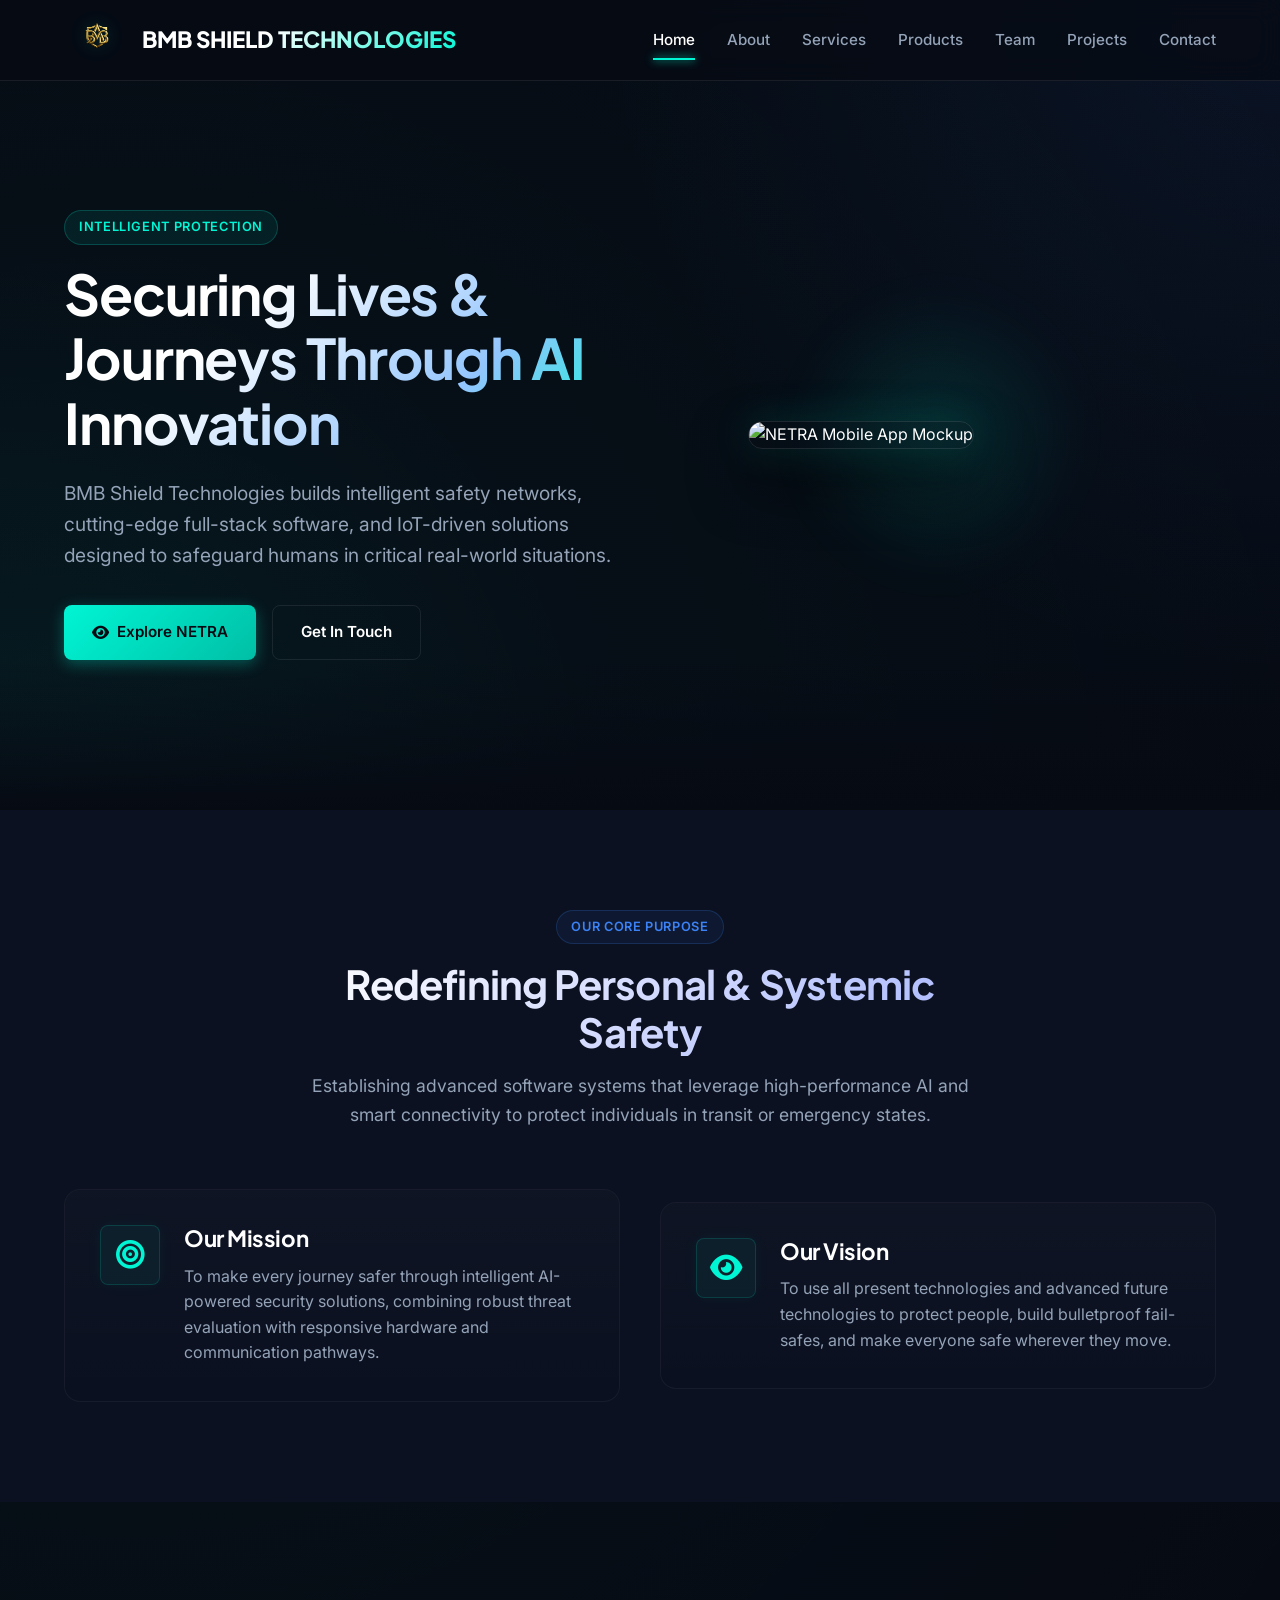
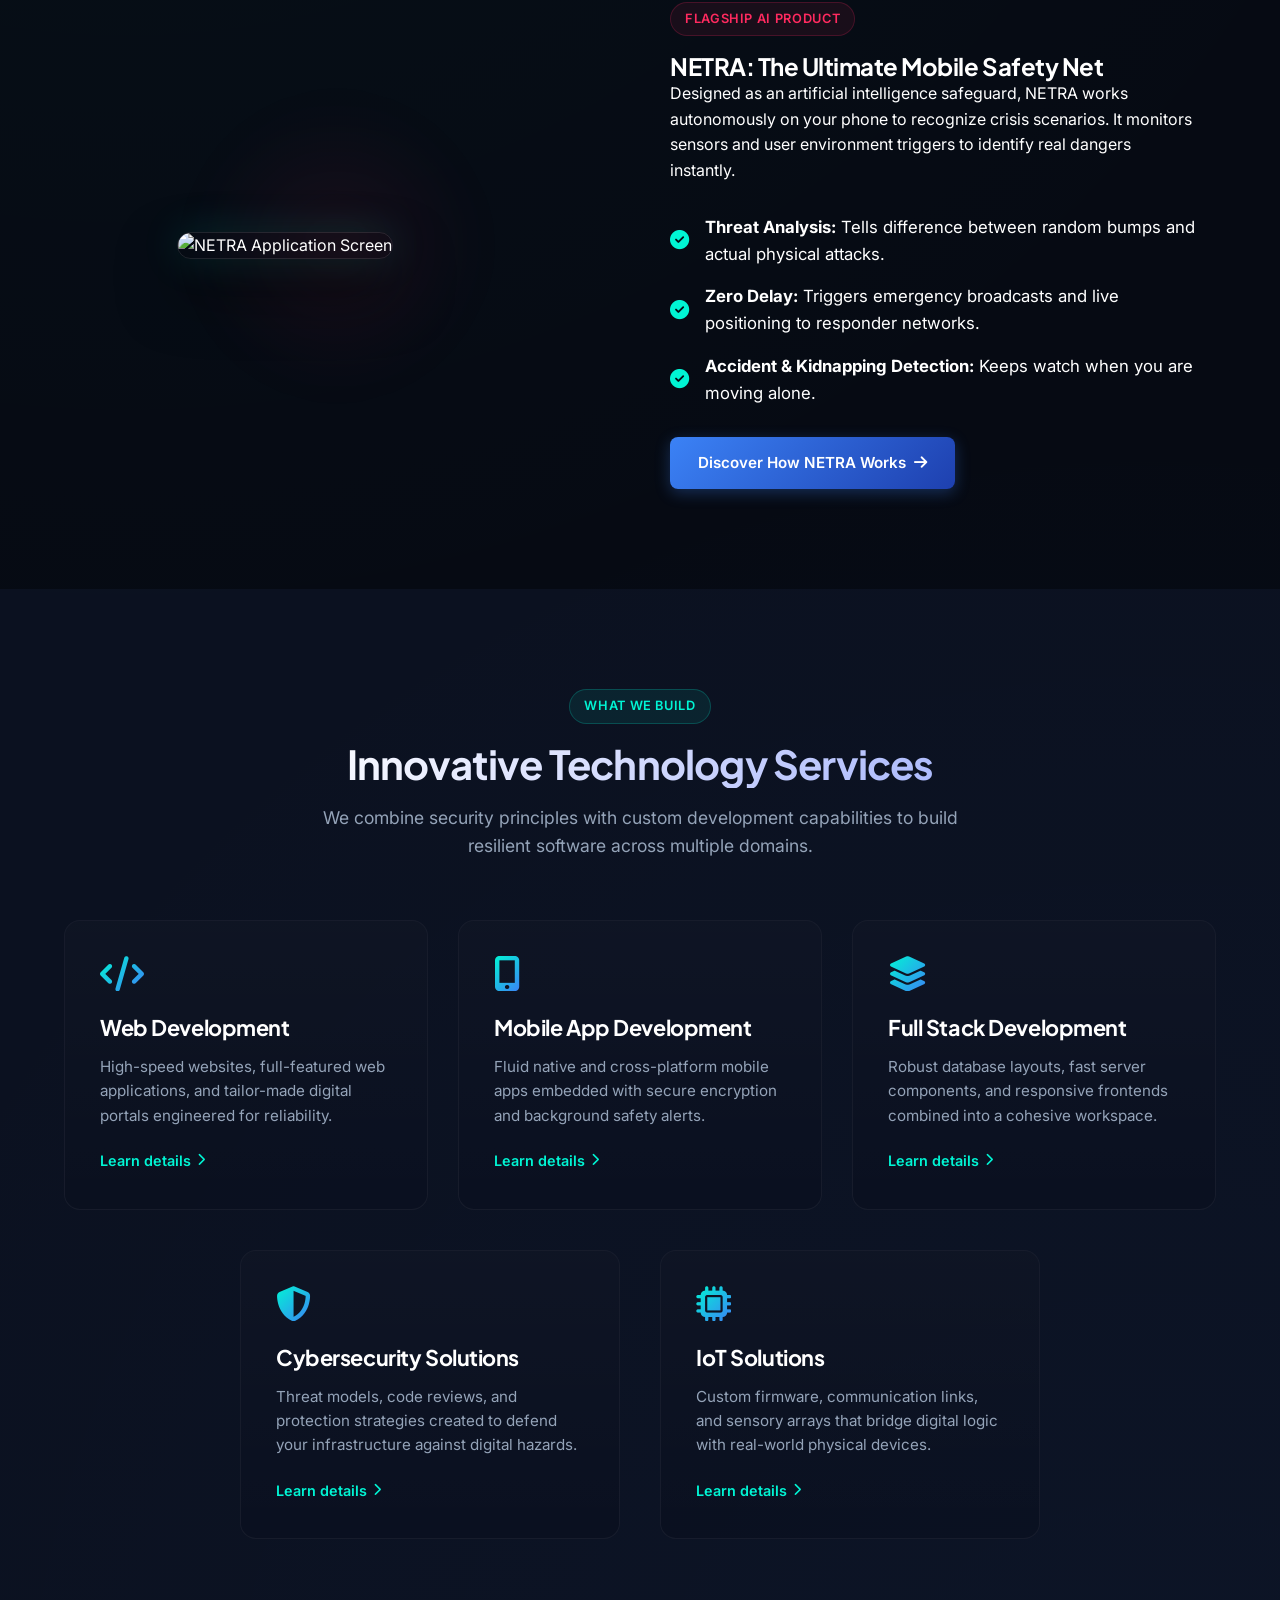
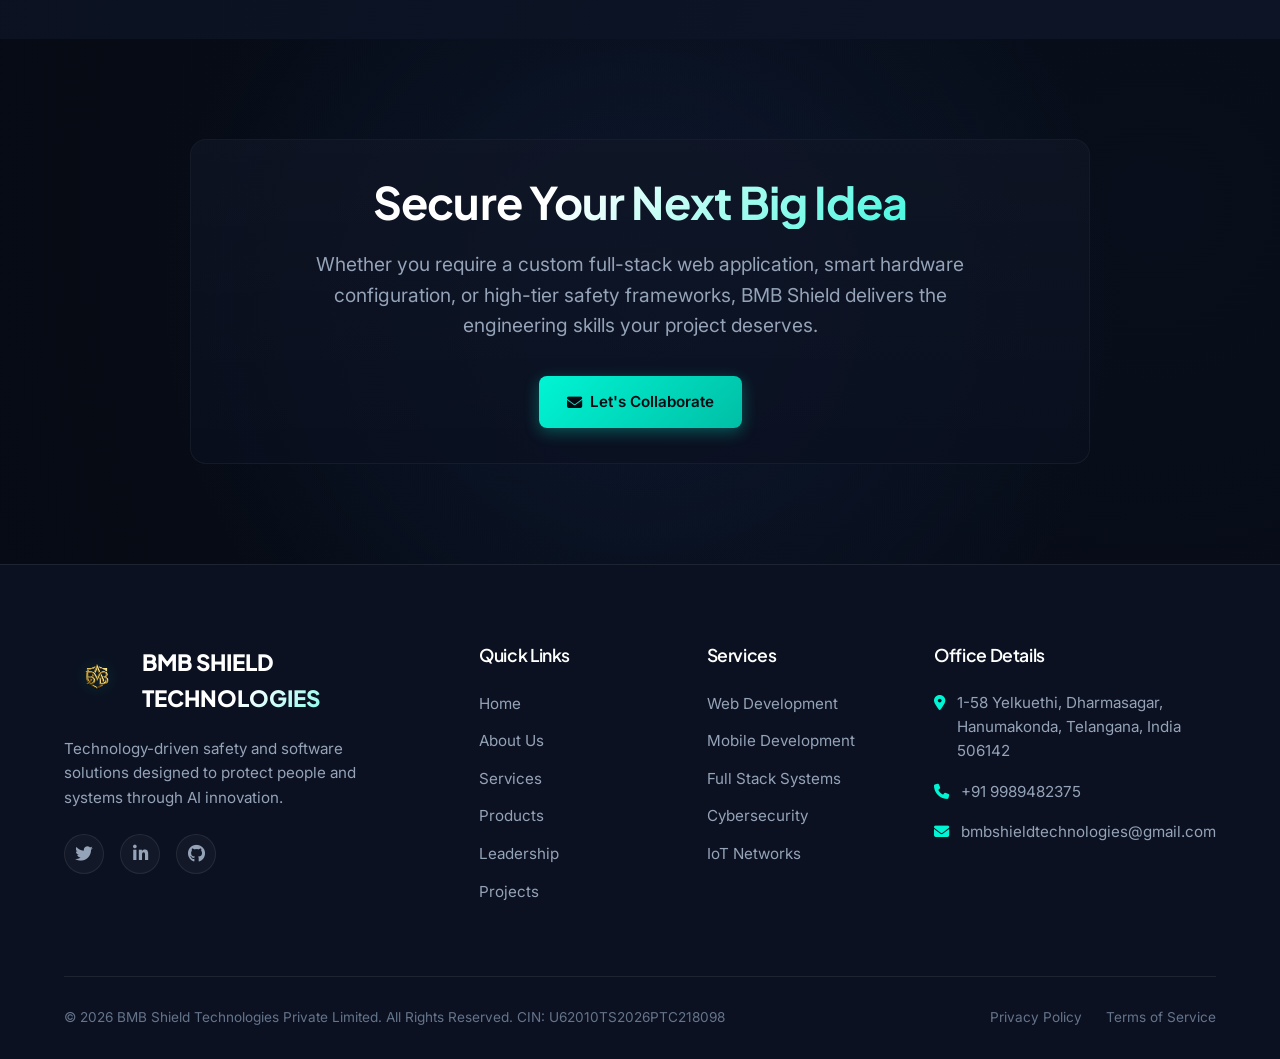
==== commit 894014fd: "Update index.html" ====
--- a/index.html
+++ b/index.html
@@ -193,7 +193,7 @@
             <div class="footer-grid">
                 <div class="footer-brand">
                     <a href="index.html" class="logo">
-                        <img src="images/logo.png" alt="BMB Shield Technologies Logo">
+                        <img src="logo.png" alt="BMB Shield Technologies Logo">
                         <span>BMB SHIELD TECHNOLOGIES</span>
                     </a>
                     <p>Technology-driven safety and software solutions designed to protect people and systems through AI innovation.</p>
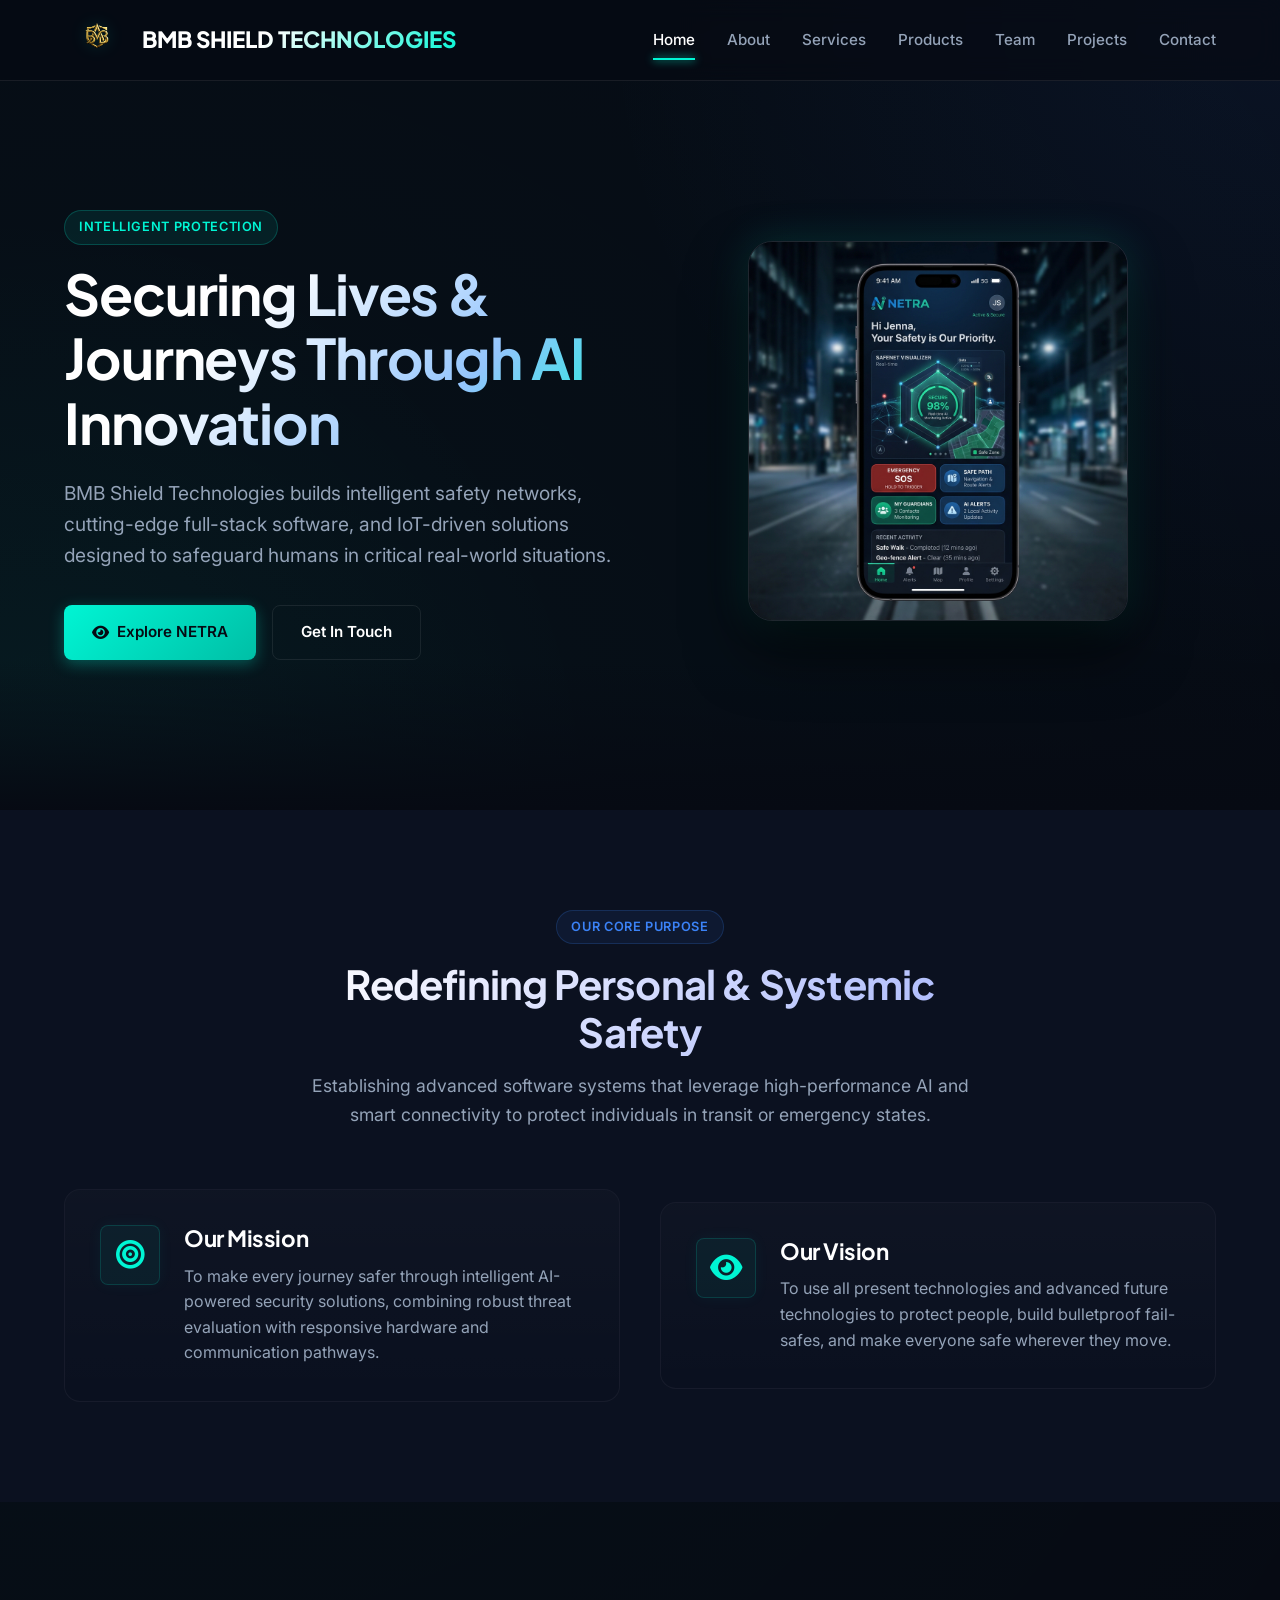
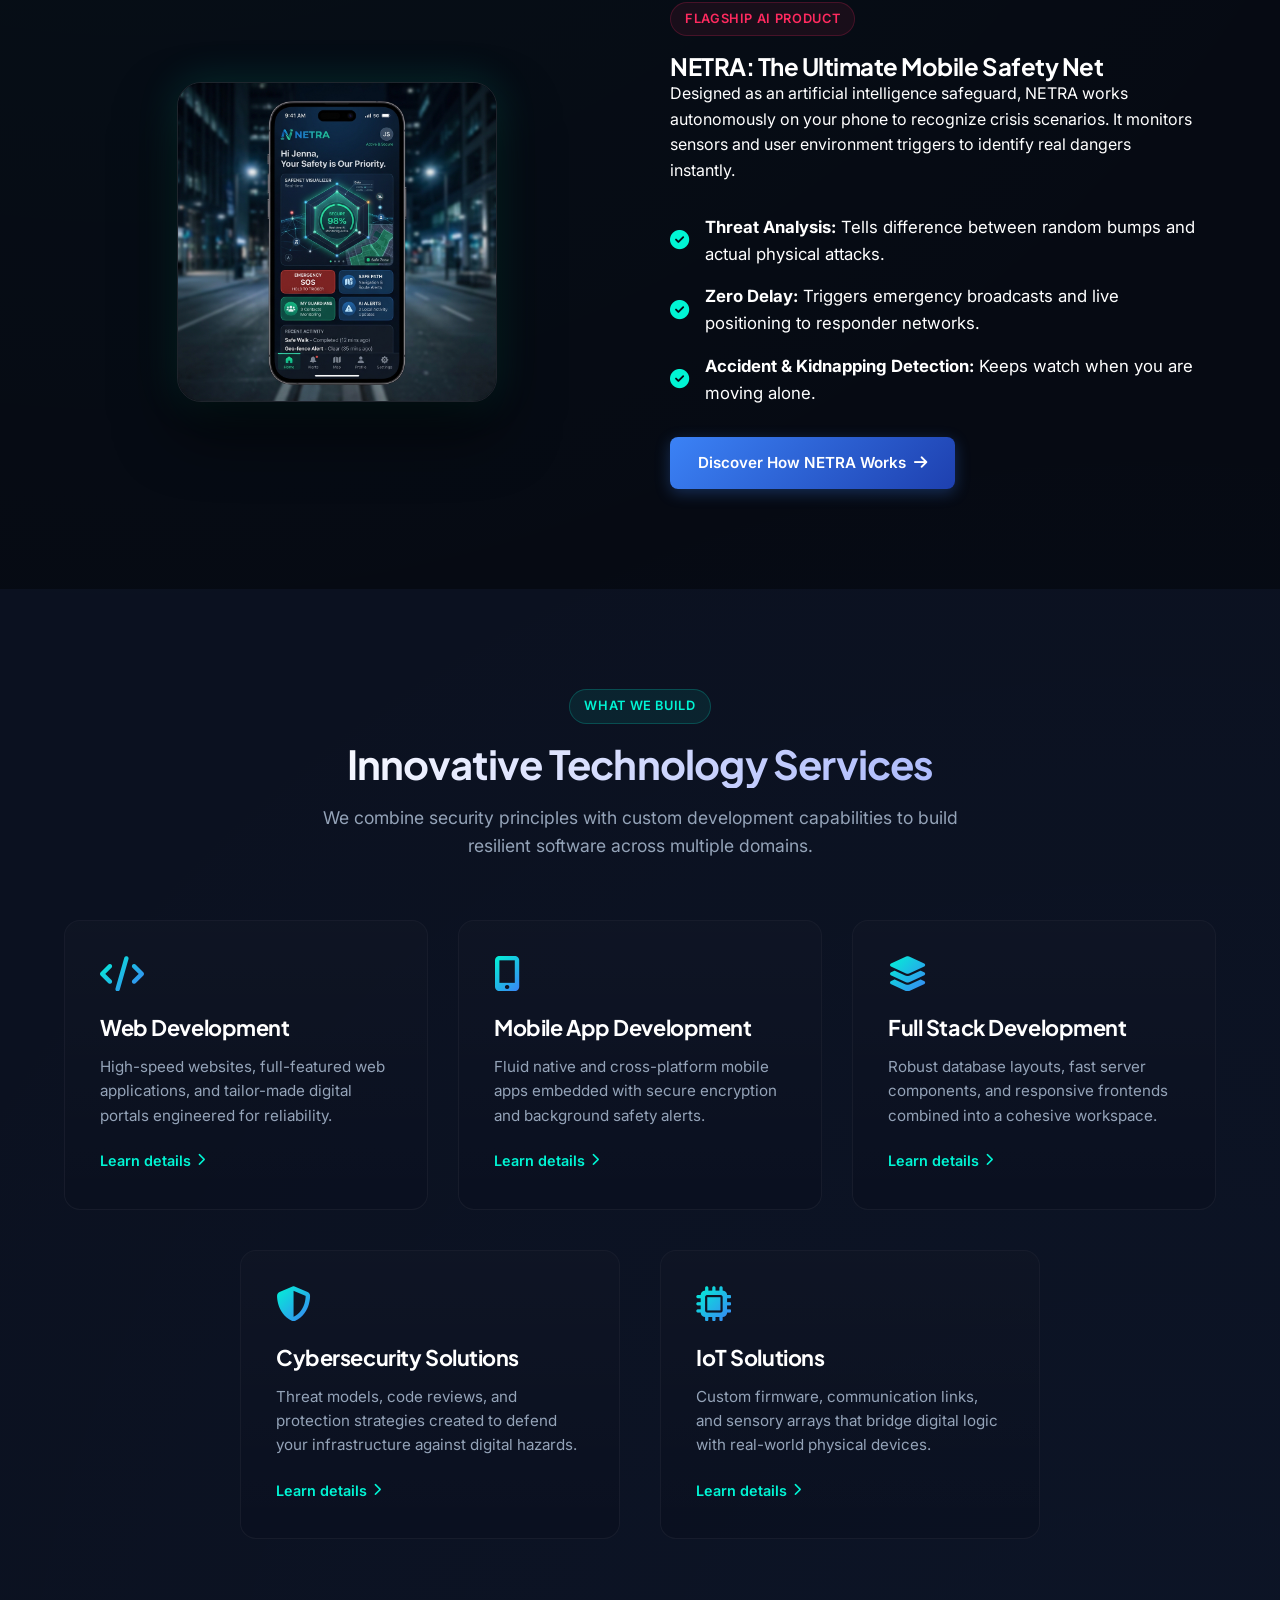
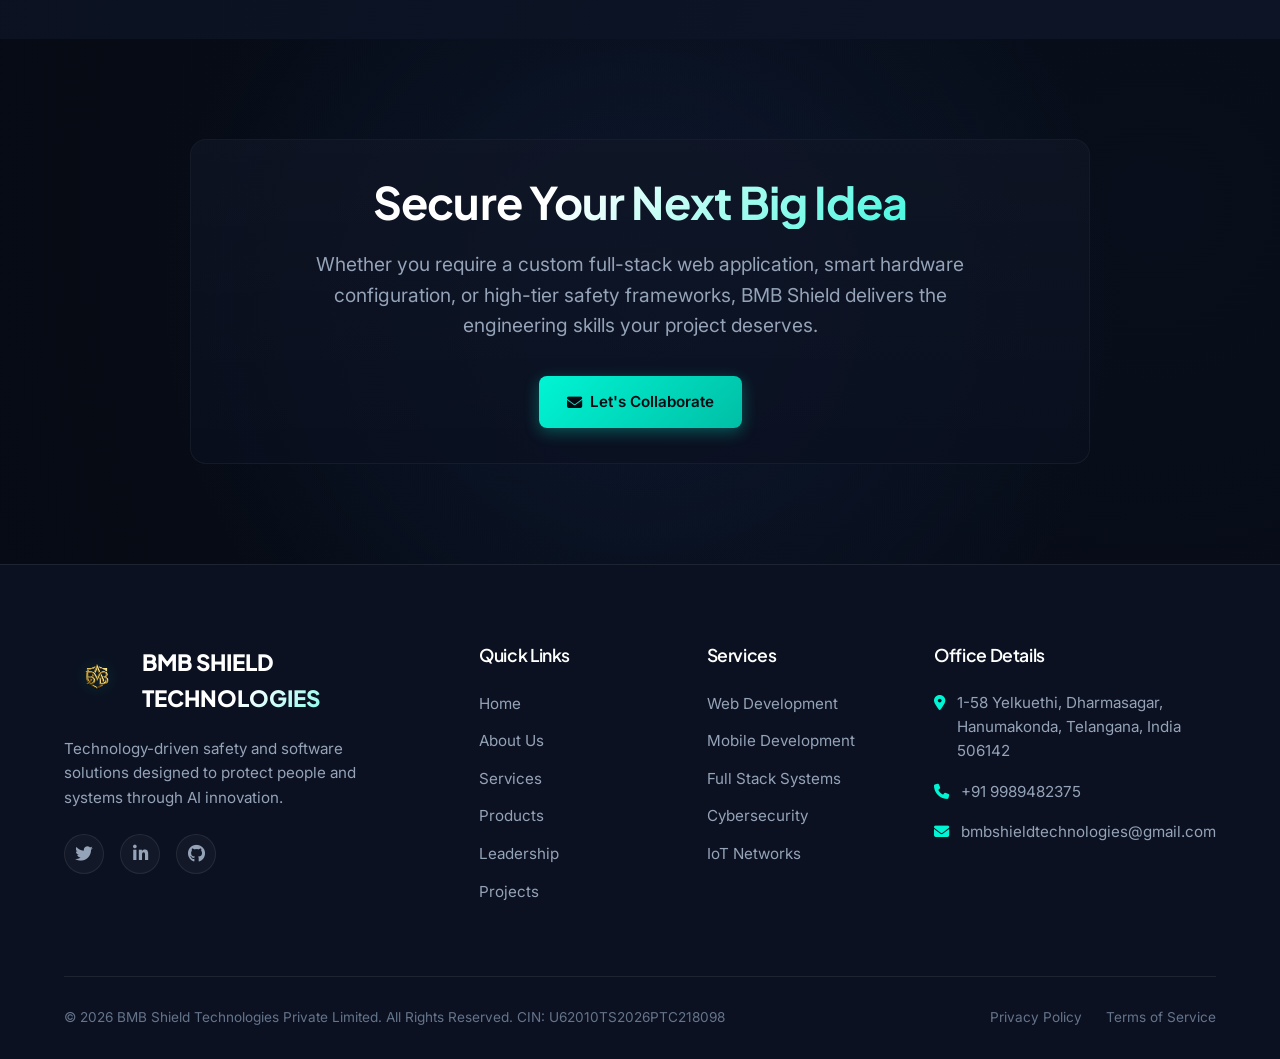
==== commit fb451af9: "Update index.html" ====
--- a/index.html
+++ b/index.html
@@ -54,7 +54,7 @@
                 </div>
                 <div class="hero-visual reveal reveal-delay-2">
                     <div class="mockup-wrapper">
-                        <img src="images/netra_mockup.png" alt="NETRA Mobile App Mockup">
+                        <img src="netra_mockup.png" alt="NETRA Mobile App Mockup">
                         <div class="glow-circle"></div>
                     </div>
                 </div>
@@ -99,7 +99,7 @@
             <div class="grid-2">
                 <div class="hero-visual reveal">
                     <div class="mockup-wrapper" style="max-width: 320px;">
-                        <img src="images/netra_mockup.png" alt="NETRA Application Screen">
+                        <img src="netra_mockup.png" alt="NETRA Application Screen">
                         <div class="glow-circle" style="background: radial-gradient(circle, rgba(255, 42, 95, 0.08) 0%, transparent 70%);"></div>
                     </div>
                 </div>
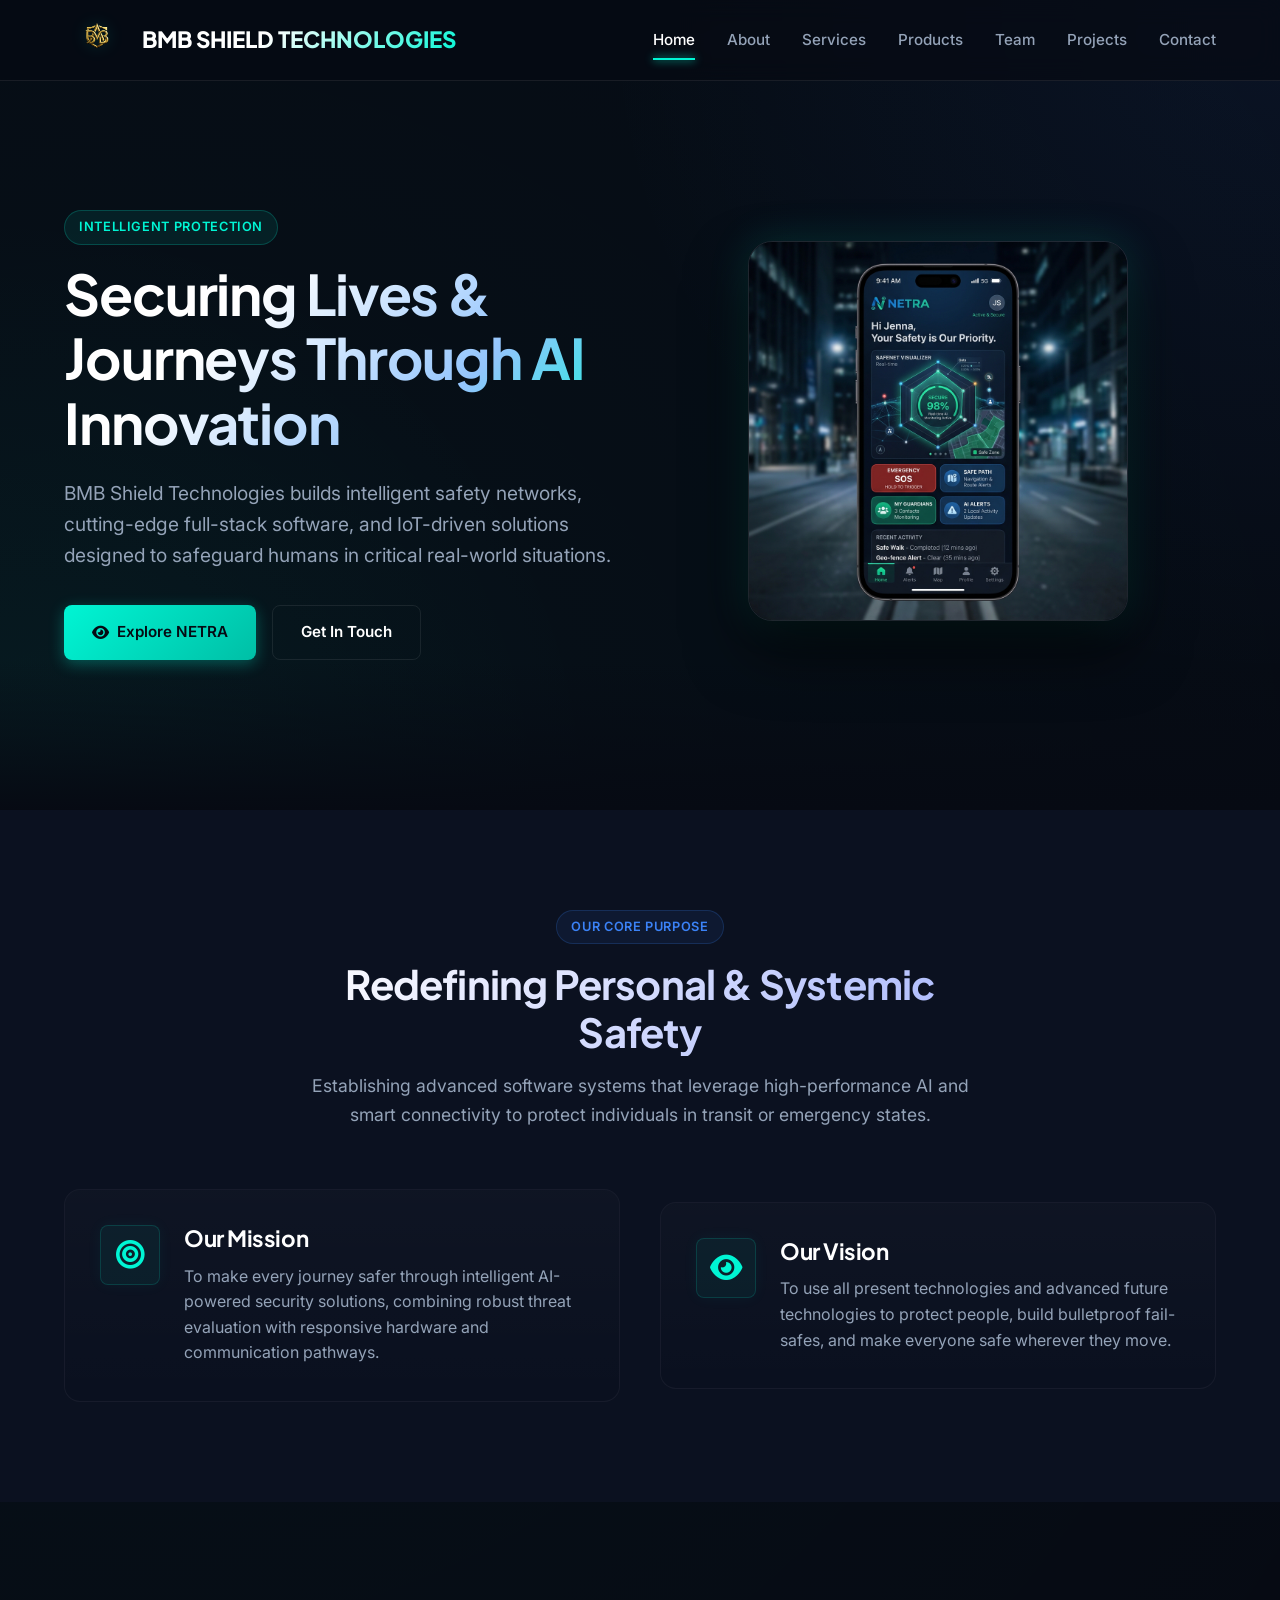
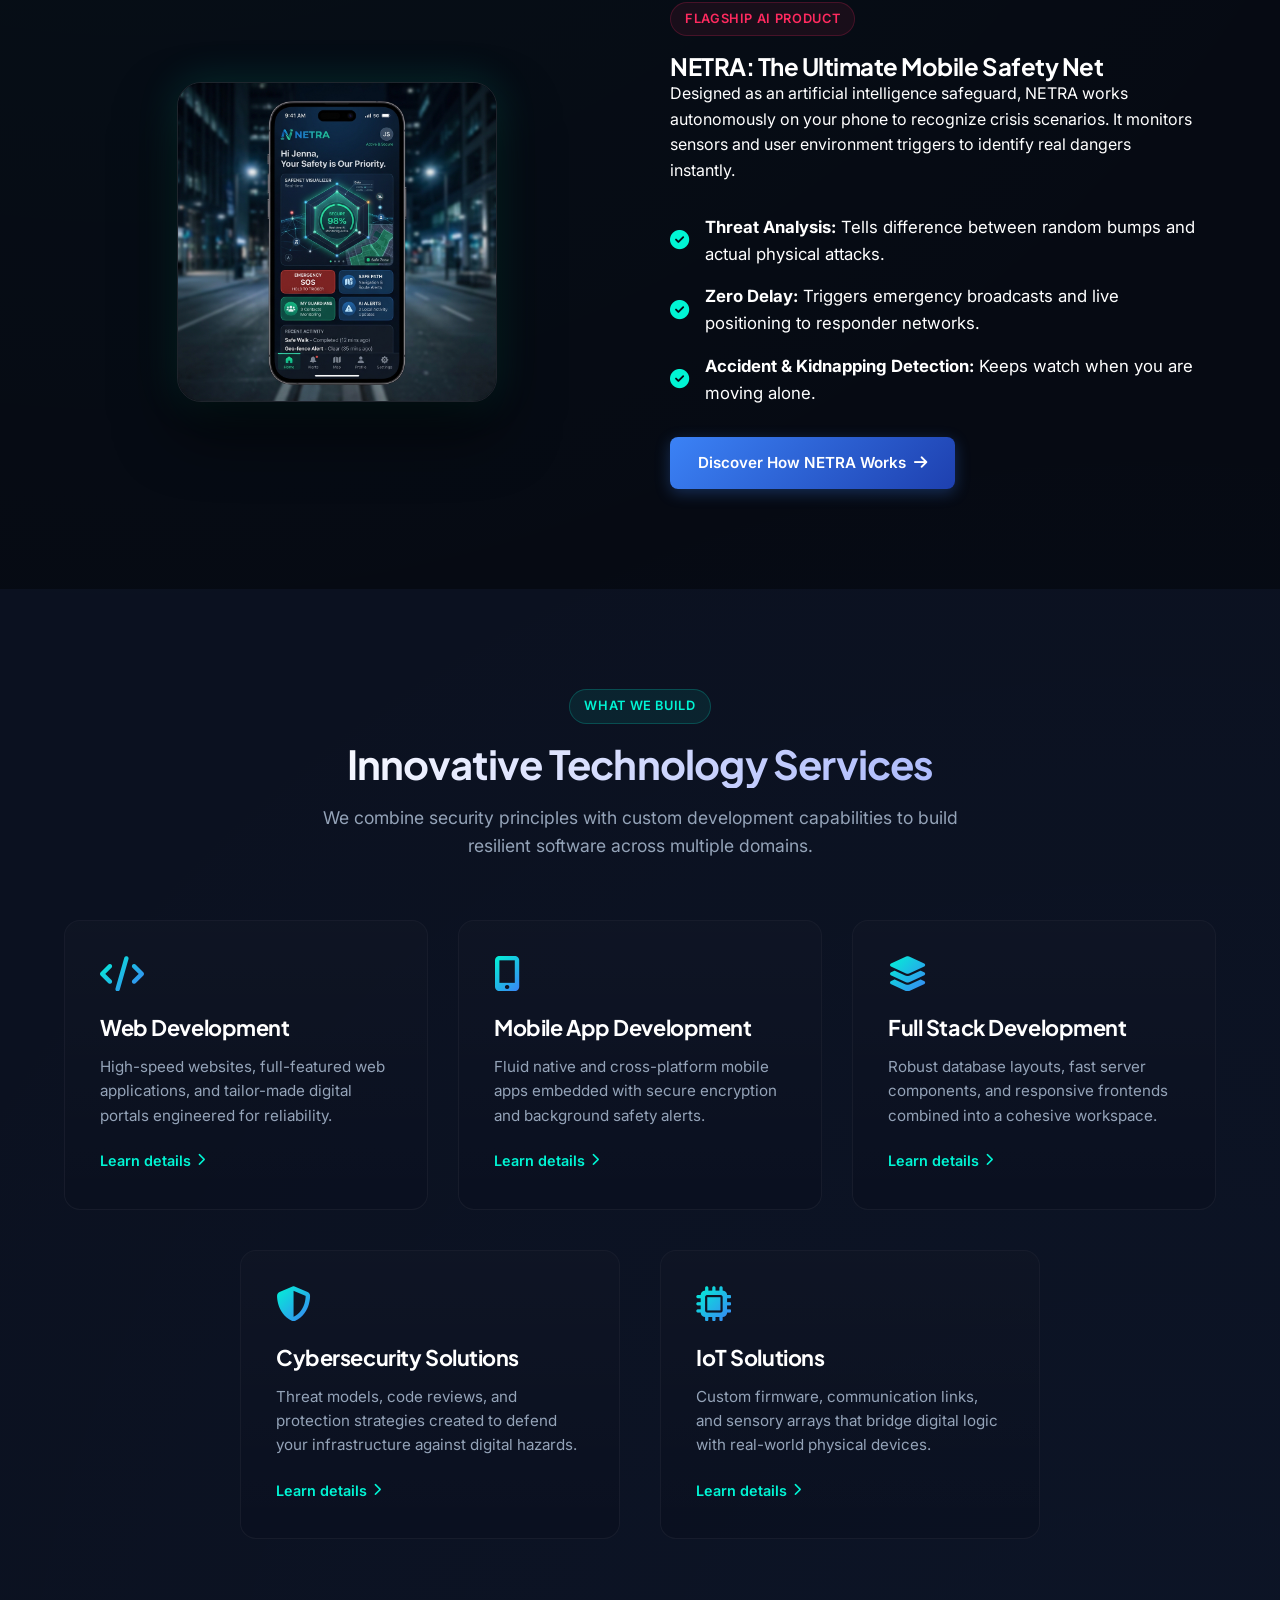
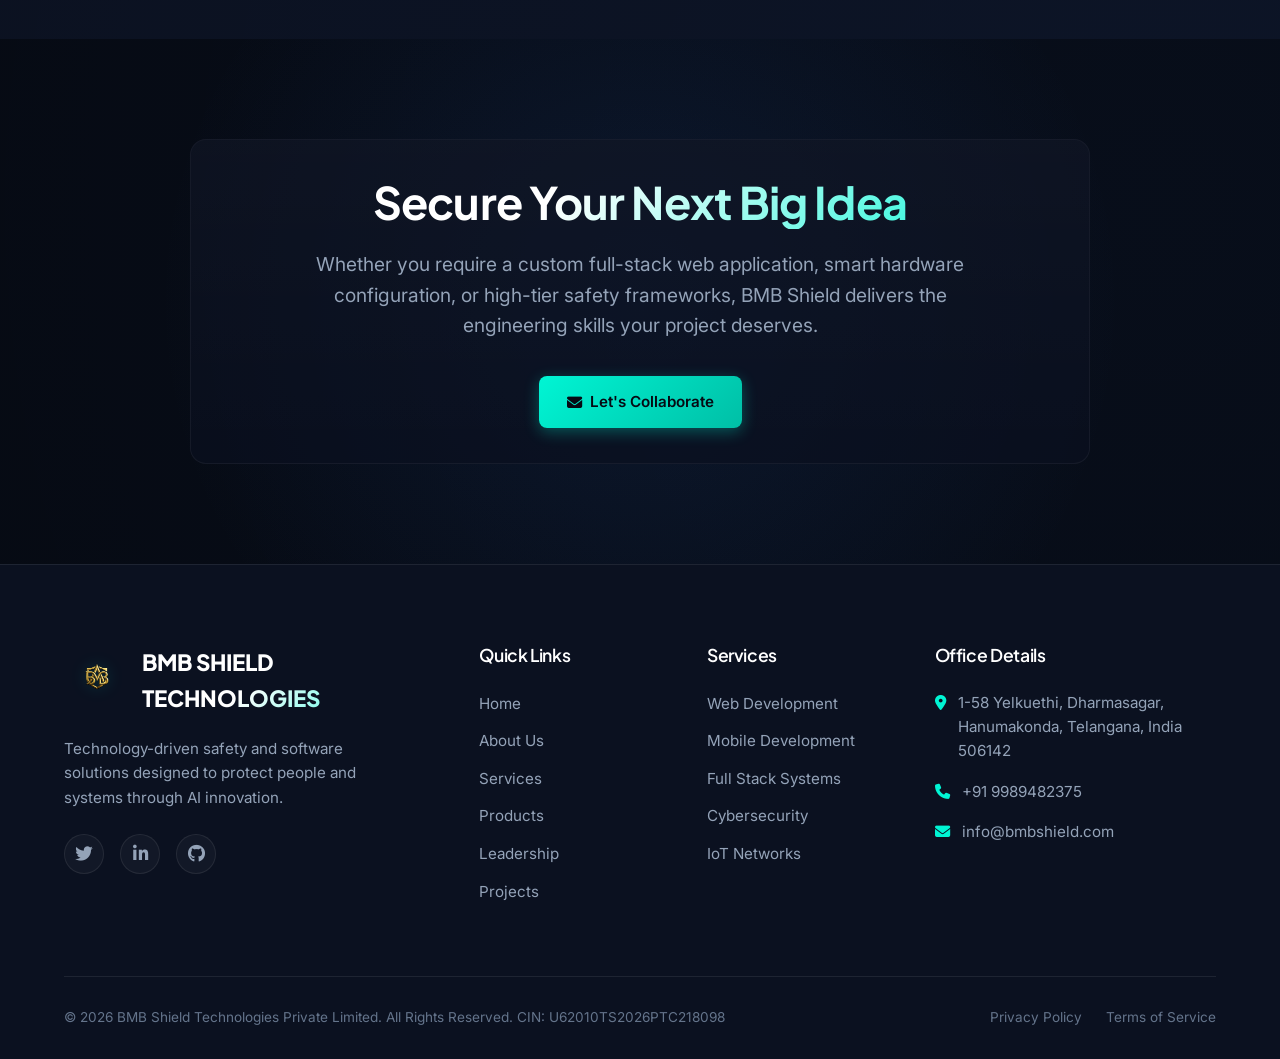
==== commit 88f17a1e: "Update index.html" ====
--- a/index.html
+++ b/index.html
@@ -3,8 +3,15 @@
 <head>
     <meta charset="UTF-8">
     <meta name="viewport" content="width=device-width, initial-scale=1.0">
+    <meta name="google-site-verification" content="SA0U7SNawDMpwv_sza5V48P9pa1Le6KtLpUIT9LeUbE" />
+    <meta name="google-site-verification" content="Z0o8Ggdfq9zwoRIUS8slbfGKDEAZu2QtlkrOJLXm9ag" />
     <title>BMB Shield Technologies | AI-Powered Safety & Security</title>
     <meta name="description" content="BMB Shield Technologies Private Limited specializes in safety, security, IoT solutions, and AI-powered protection services including NETRA personal safety mobile application.">
+    <link rel="apple-touch-icon" sizes="180x180" href="apple-touch-icon.png">
+<link rel="icon" type="image/png" sizes="32x32" href="favicon-32x32.png">
+<link rel="icon" type="image/png" sizes="16x16" href="favicon-16x16.png">
+<link rel="shortcut icon" href="favicon.ico">
+<link rel="manifest" href="site.webmanifest">
     <!-- Google Fonts -->
     <link rel="preconnect" href="https://fonts.googleapis.com">
     <link rel="preconnect" href="https://fonts.gstatic.com" crossorigin>
@@ -237,7 +244,7 @@
                         </li>
                         <li>
                             <i class="fa-solid fa-envelope"></i>
-                            <span>bmbshieldtechnologies@gmail.com</span>
+                            <span>info@bmbshield.com</span>
                         </li>
                     </ul>
                 </div>
